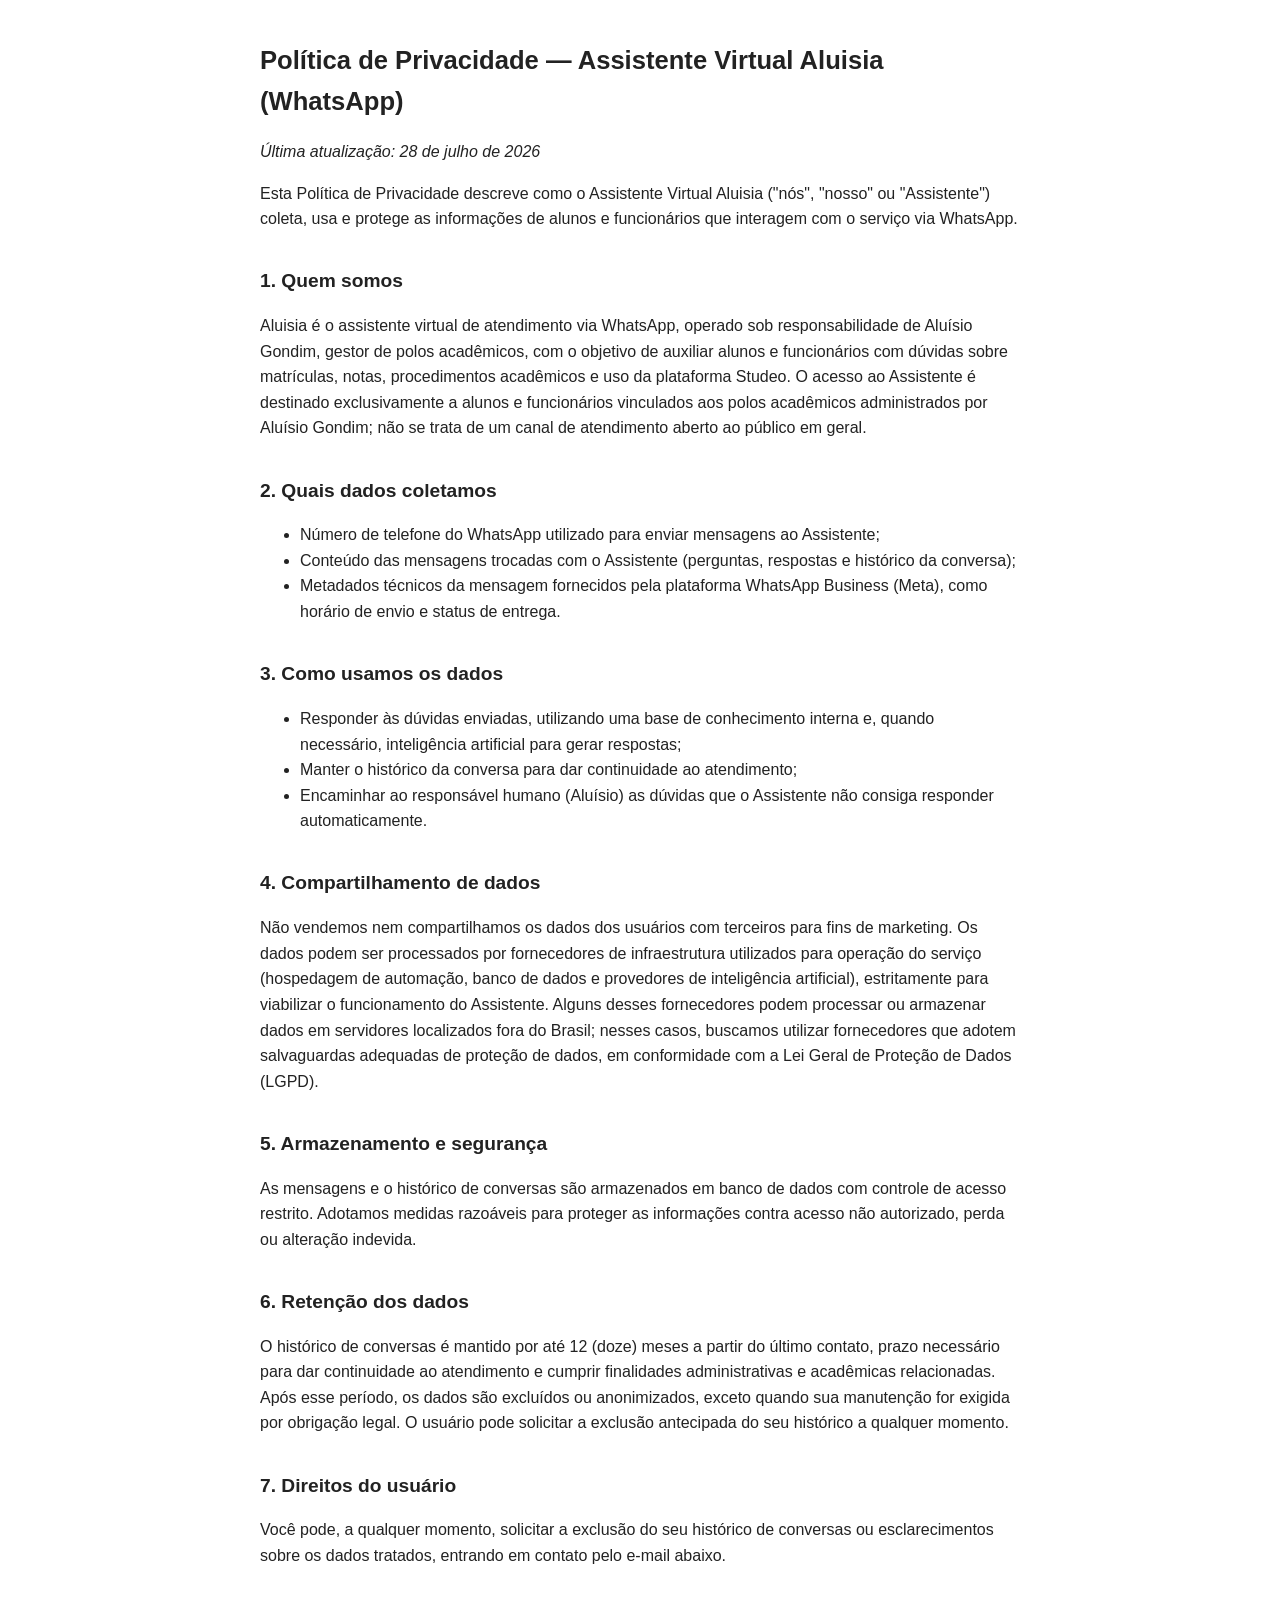
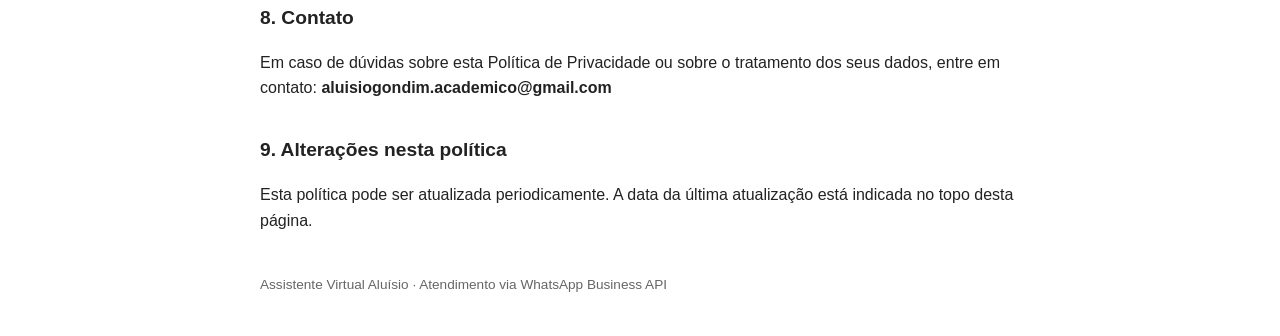
==== index.html @ 3ad3467e "Add files via upload" ====
<!DOCTYPE html>
<html lang="pt-BR">
<head>
<meta charset="UTF-8">
<title>Política de Privacidade - Assistente Aluisia</title>
<meta name="viewport" content="width=device-width, initial-scale=1.0">
<style>
body { font-family: Arial, Helvetica, sans-serif; max-width: 760px; margin: 40px auto; padding: 0 20px; line-height: 1.6; color: #222; }
h1 { font-size: 1.6em; }
h2 { font-size: 1.2em; margin-top: 1.8em; }
footer { margin-top: 3em; font-size: 0.85em; color: #666; }
</style>
</head>
<body>

<h1>Política de Privacidade — Assistente Virtual Aluisia (WhatsApp)</h1>
<p><em>Última atualização: 28 de julho de 2026</em></p>

<p>Esta Política de Privacidade descreve como o Assistente Virtual Aluisia ("nós", "nosso" ou "Assistente") coleta, usa e protege as informações de alunos e funcionários que interagem com o serviço via WhatsApp.</p>

<h2>1. Quem somos</h2>
<p>Aluisia é o assistente virtual de atendimento via WhatsApp, operado sob responsabilidade de Aluísio Gondim, gestor de polos acadêmicos, com o objetivo de auxiliar alunos e funcionários com dúvidas sobre matrículas, notas, procedimentos acadêmicos e uso da plataforma Studeo. O acesso ao Assistente é destinado exclusivamente a alunos e funcionários vinculados aos polos acadêmicos administrados por Aluísio Gondim; não se trata de um canal de atendimento aberto ao público em geral.</p>

<h2>2. Quais dados coletamos</h2>
<ul>
<li>Número de telefone do WhatsApp utilizado para enviar mensagens ao Assistente;</li>
<li>Conteúdo das mensagens trocadas com o Assistente (perguntas, respostas e histórico da conversa);</li>
<li>Metadados técnicos da mensagem fornecidos pela plataforma WhatsApp Business (Meta), como horário de envio e status de entrega.</li>
</ul>

<h2>3. Como usamos os dados</h2>
<ul>
<li>Responder às dúvidas enviadas, utilizando uma base de conhecimento interna e, quando necessário, inteligência artificial para gerar respostas;</li>
<li>Manter o histórico da conversa para dar continuidade ao atendimento;</li>
<li>Encaminhar ao responsável humano (Aluísio) as dúvidas que o Assistente não consiga responder automaticamente.</li>
</ul>

<h2>4. Compartilhamento de dados</h2>
<p>Não vendemos nem compartilhamos os dados dos usuários com terceiros para fins de marketing. Os dados podem ser processados por fornecedores de infraestrutura utilizados para operação do serviço (hospedagem de automação, banco de dados e provedores de inteligência artificial), estritamente para viabilizar o funcionamento do Assistente. Alguns desses fornecedores podem processar ou armazenar dados em servidores localizados fora do Brasil; nesses casos, buscamos utilizar fornecedores que adotem salvaguardas adequadas de proteção de dados, em conformidade com a Lei Geral de Proteção de Dados (LGPD).</p>

<h2>5. Armazenamento e segurança</h2>
<p>As mensagens e o histórico de conversas são armazenados em banco de dados com controle de acesso restrito. Adotamos medidas razoáveis para proteger as informações contra acesso não autorizado, perda ou alteração indevida.</p>

<h2>6. Retenção dos dados</h2>
<p>O histórico de conversas é mantido por até 12 (doze) meses a partir do último contato, prazo necessário para dar continuidade ao atendimento e cumprir finalidades administrativas e acadêmicas relacionadas. Após esse período, os dados são excluídos ou anonimizados, exceto quando sua manutenção for exigida por obrigação legal. O usuário pode solicitar a exclusão antecipada do seu histórico a qualquer momento.</p>

<h2>7. Direitos do usuário</h2>
<p>Você pode, a qualquer momento, solicitar a exclusão do seu histórico de conversas ou esclarecimentos sobre os dados tratados, entrando em contato pelo e-mail abaixo.</p>

<h2>8. Contato</h2>
<p>Em caso de dúvidas sobre esta Política de Privacidade ou sobre o tratamento dos seus dados, entre em contato: <strong>aluisiogondim.academico@gmail.com</strong></p>

<h2>9. Alterações nesta política</h2>
<p>Esta política pode ser atualizada periodicamente. A data da última atualização está indicada no topo desta página.</p>

<footer>
Assistente Virtual Aluísio &middot; Atendimento via WhatsApp Business API
</footer>

</body>
</html>
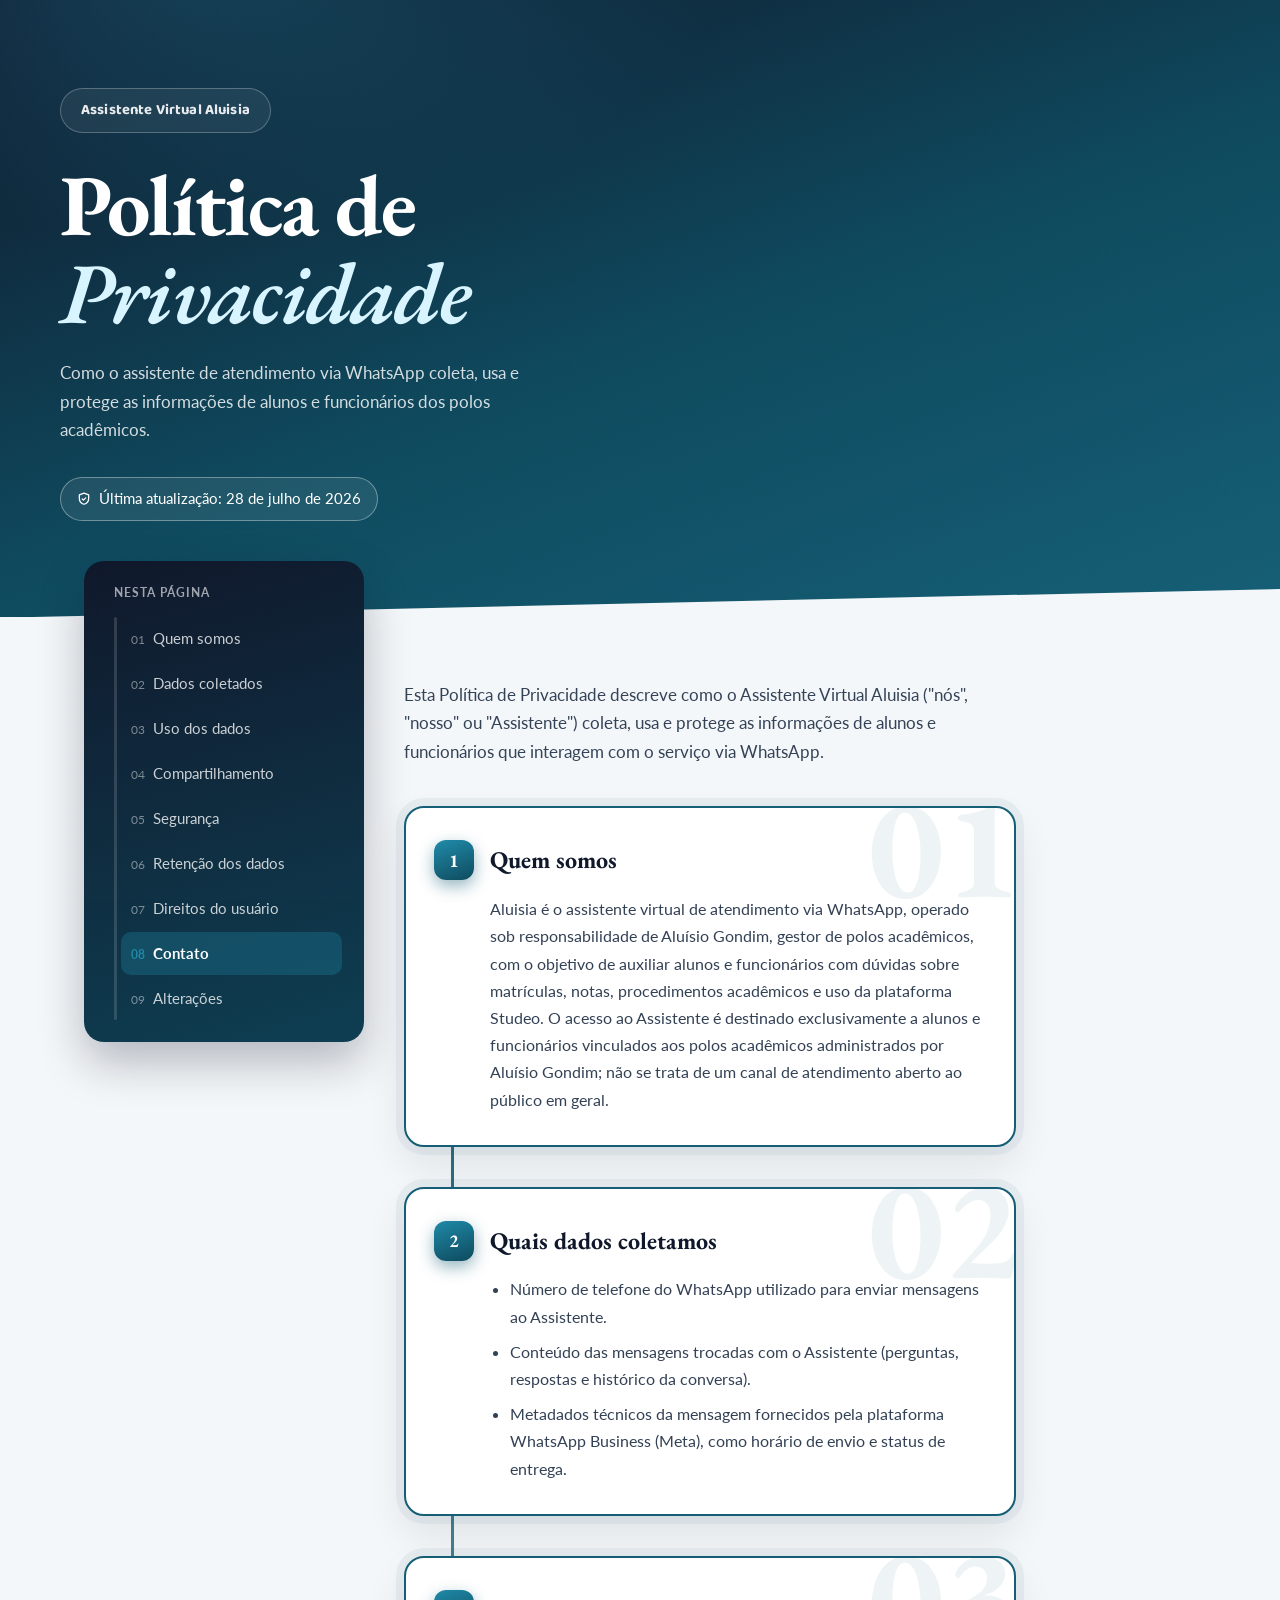
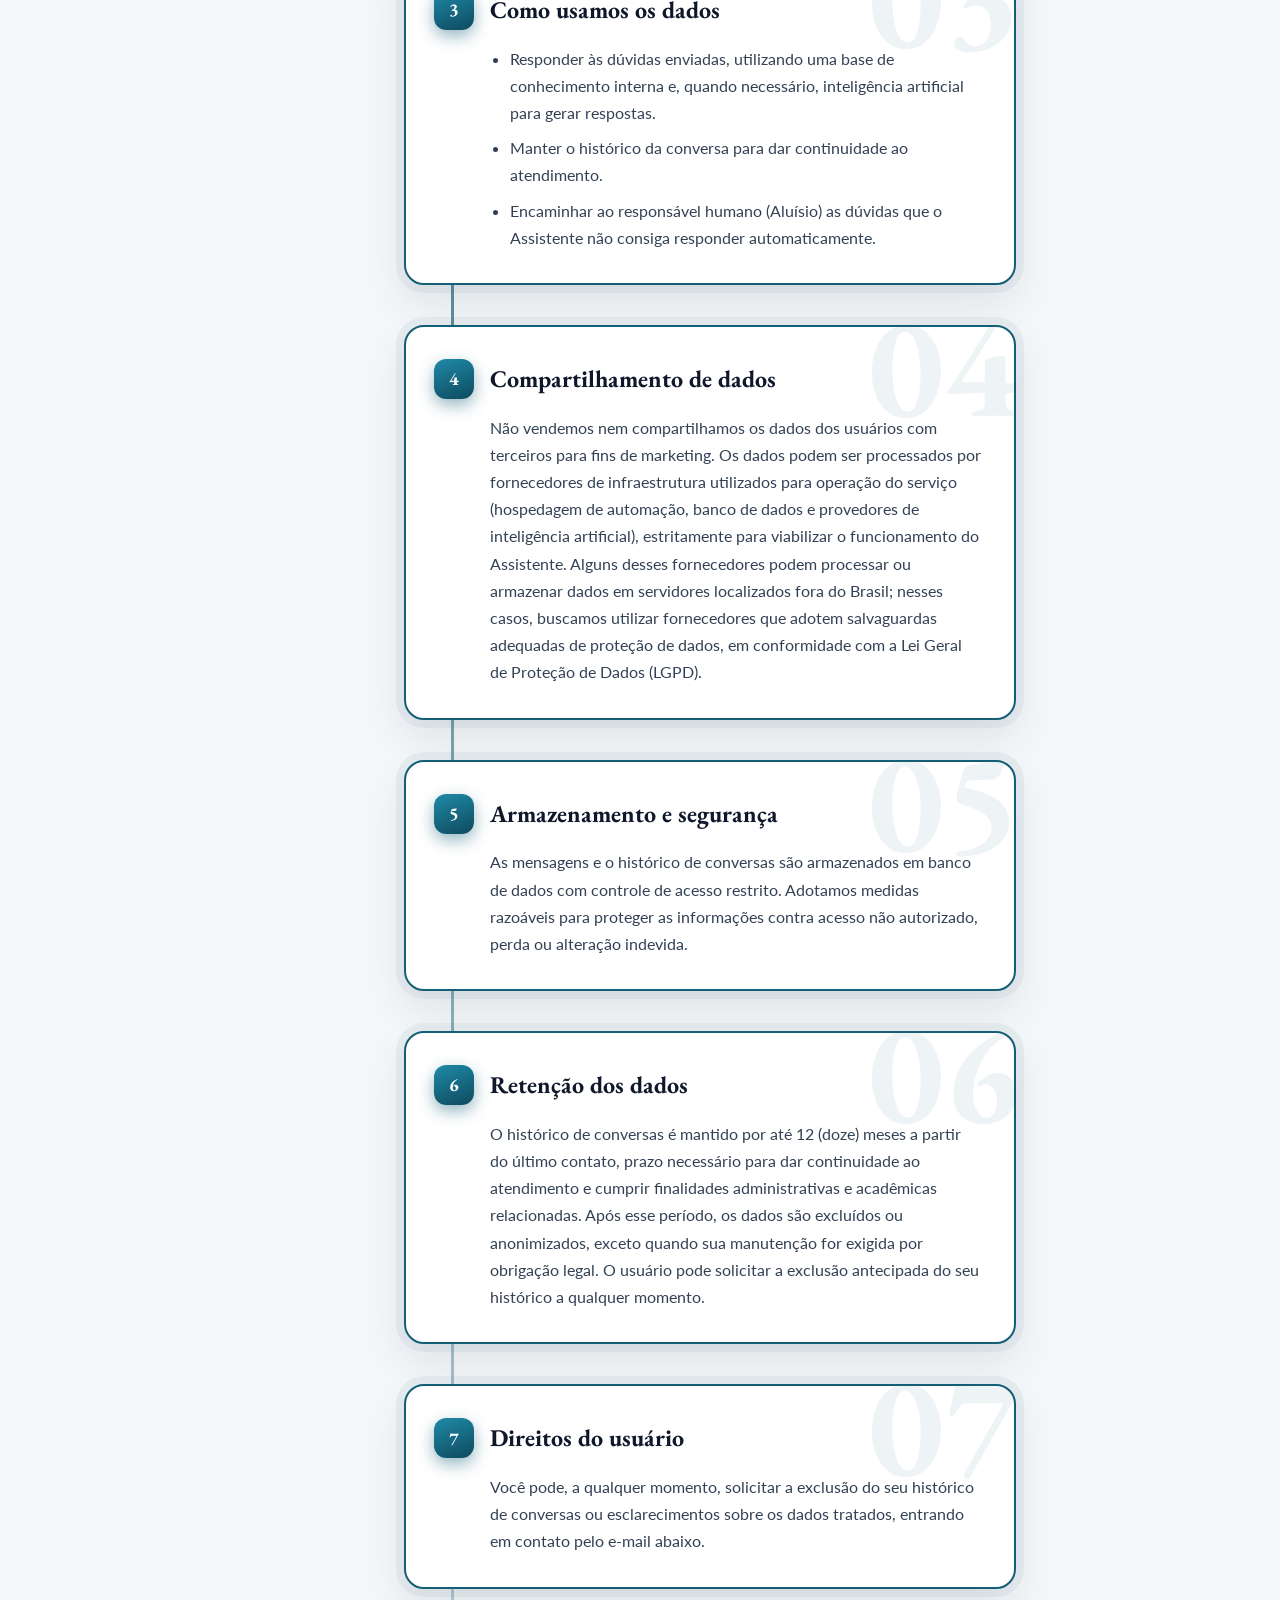
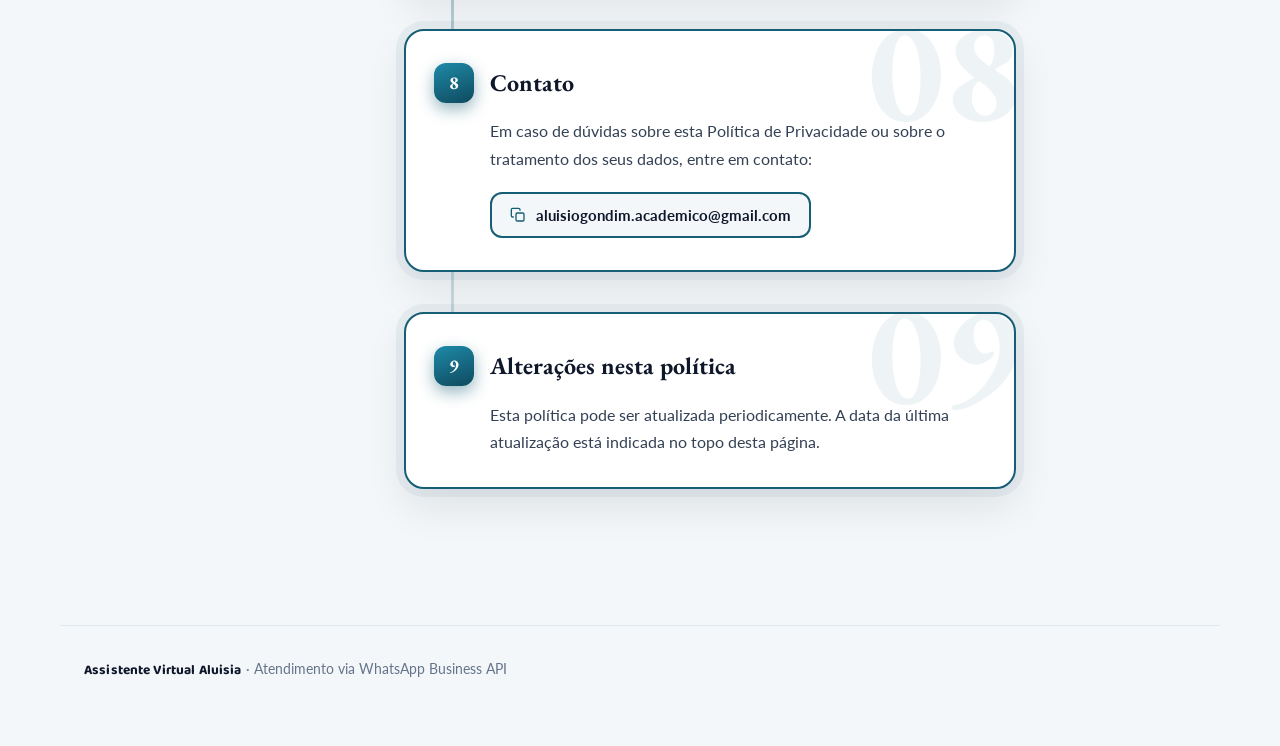
==== commit dd1a73fa: "Add files via upload" ====
--- a/index.html
+++ b/index.html
@@ -2,60 +2,727 @@
 <html lang="pt-BR">
 <head>
 <meta charset="UTF-8">
-<title>Política de Privacidade - Assistente Aluisia</title>
+<title>Política de Privacidade - Assistente Virtual Aluisia</title>
 <meta name="viewport" content="width=device-width, initial-scale=1.0">
+<meta name="description" content="Política de Privacidade do Assistente Virtual Aluisia, atendimento via WhatsApp para alunos e funcionários dos polos acadêmicos.">
+<link rel="preconnect" href="https://fonts.googleapis.com">
+<link rel="preconnect" href="https://fonts.gstatic.com" crossorigin>
+<link href="https://fonts.googleapis.com/css2?family=EB+Garamond:ital,wght@0,500;0,600;0,700;1,600&family=Lato:wght@400;700&family=Baloo+2:wght@600;700&display=swap" rel="stylesheet">
 <style>
-body { font-family: Arial, Helvetica, sans-serif; max-width: 760px; margin: 40px auto; padding: 0 20px; line-height: 1.6; color: #222; }
-h1 { font-size: 1.6em; }
-h2 { font-size: 1.2em; margin-top: 1.8em; }
-footer { margin-top: 3em; font-size: 0.85em; color: #666; }
+  :root {
+    --ink: #0f172a;
+    --ink-soft: #334155;
+    --muted: #64748b;
+    --ease-out: cubic-bezier(0.25, 1, 0.5, 1);
+    --bg: #f4f7f9;
+    --surface: #ffffff;
+    --line: #e2e8f0;
+    --accent: #155e75;
+    --accent-soft: #0e4a5e;
+    --accent-bright: #1f8aa8;
+    --accent-tint: color-mix(in srgb, var(--accent) 10%, transparent);
+    --radius: 12px;
+    --panel-radius: 20px;
+    --max-content: 68ch;
+  }
+
+  * { box-sizing: border-box; }
+  html { scroll-behavior: smooth; }
+
+  body {
+    margin: 0;
+    background: var(--bg);
+    color: var(--ink-soft);
+    font-family: 'Lato', Arial, Helvetica, sans-serif;
+    font-size: 16px;
+    line-height: 1.7;
+    -webkit-font-smoothing: antialiased;
+    overflow-wrap: break-word;
+    overflow-x: hidden;
+  }
+
+  img, picture, video, canvas, svg { display: block; max-width: 100%; }
+
+  a { color: var(--accent-bright); text-decoration-thickness: 1px; text-underline-offset: 2px; transition: color 150ms var(--ease-out); }
+  a:hover { color: var(--ink); }
+  a:focus-visible, button:focus-visible { outline: 2px solid var(--accent-bright); outline-offset: 2px; }
+
+  /* ---- Grain overlay (fixed, decorative) ---- */
+  body::before {
+    content: "";
+    position: fixed;
+    inset: 0;
+    z-index: 60;
+    pointer-events: none;
+    opacity: 0.05;
+    mix-blend-mode: overlay;
+    background-image: url("data:image/svg+xml,%3Csvg xmlns='http://www.w3.org/2000/svg' width='120' height='120'%3E%3Cfilter id='n'%3E%3CfeTurbulence type='fractalNoise' baseFrequency='0.9' numOctaves='2' stitchTiles='stitch'/%3E%3C/filter%3E%3Crect width='100%25' height='100%25' filter='url(%23n)'/%3E%3C/svg%3E");
+  }
+
+  /* ---- Hero header (drenched) ---- */
+
+  header.hero {
+    position: relative;
+    background:
+      radial-gradient(900px 500px at 15% -10%, color-mix(in srgb, var(--accent-bright) 35%, transparent), transparent 60%),
+      linear-gradient(160deg, var(--ink) 0%, var(--accent-soft) 55%, var(--accent) 100%);
+    color: white;
+    padding: 88px 24px 96px;
+    overflow: hidden;
+  }
+
+  header.hero::after {
+    content: "";
+    position: absolute;
+    left: 0; right: 0; bottom: -1px;
+    height: 48px;
+    background: var(--bg);
+    clip-path: polygon(0 100%, 100% 100%, 100% 40%, 0 100%);
+  }
+
+  .hero-inner { max-width: 1160px; margin: 0 auto; position: relative; z-index: 1; }
+
+  .eyebrow-row {
+    display: inline-flex;
+    align-items: center;
+    color: rgba(255,255,255,0.9);
+    font-size: 0.92rem;
+    margin-bottom: 28px;
+    padding: 9px 20px;
+    border: 1px solid rgba(255,255,255,0.25);
+    border-radius: 999px;
+    background: rgba(255,255,255,0.06);
+  }
+
+  .brand-name {
+    font-family: 'Baloo 2', 'Lato', sans-serif;
+    font-weight: 700;
+    letter-spacing: 0.01em;
+  }
+
+  h1 {
+    font-family: 'EB Garamond', Georgia, serif;
+    font-weight: 700;
+    font-size: clamp(2.6rem, 2rem + 5vw, 5.4rem);
+    line-height: 1.02;
+    letter-spacing: -0.02em;
+    color: white;
+    margin: 0 0 22px;
+    text-wrap: balance;
+    max-width: 16ch;
+  }
+  h1 em { font-style: italic; font-weight: 600; color: #d7f4ff; }
+
+  .hero-sub {
+    max-width: 46ch;
+    color: rgba(255,255,255,0.82);
+    font-size: 1.05rem;
+    margin: 0 0 32px;
+  }
+
+  .updated {
+    color: white;
+    font-size: 0.95rem;
+    margin: 0;
+    display: inline-flex;
+    align-items: center;
+    gap: 8px;
+    padding: 8px 16px;
+    border: 1px solid rgba(255,255,255,0.35);
+    border-radius: 999px;
+    background: rgba(255,255,255,0.08);
+  }
+
+  /* ---- Layout shell ---- */
+
+  .shell {
+    max-width: 1160px;
+    margin: 0 auto;
+    padding: 0 24px;
+    display: grid;
+    grid-template-columns: 280px minmax(0, 1fr);
+    gap: 40px;
+    align-items: start;
+  }
+
+  /* ---- TOC panel: dark, detached ---- */
+
+  nav.toc {
+    position: sticky;
+    top: 28px;
+    align-self: start;
+    margin-top: -56px;
+    border-radius: var(--panel-radius);
+    background: linear-gradient(165deg, var(--ink) 0%, var(--accent-soft) 130%);
+    padding: 22px;
+    box-shadow: 0 20px 45px rgba(15, 23, 42, 0.28);
+    z-index: 2;
+  }
+
+  nav.toc .toc-title {
+    font-size: 0.75rem;
+    letter-spacing: 0.08em;
+    color: rgba(255,255,255,0.6);
+    margin: 0 0 14px;
+    font-weight: 700;
+    padding: 0 8px;
+  }
+
+  nav.toc .toc-body { display: grid; grid-template-columns: auto 1fr; gap: 4px; }
+
+  nav.toc .progress-track {
+    position: relative;
+    margin-left: 8px;
+    width: 3px;
+    border-radius: 999px;
+    background: rgba(255,255,255,0.14);
+    overflow: hidden;
+  }
+  nav.toc .progress-fill {
+    position: absolute; top: 0; left: 0; width: 100%; height: 0%;
+    background: var(--accent-bright);
+    box-shadow: 0 0 12px var(--accent-bright);
+    border-radius: inherit;
+    transition: height 120ms linear;
+  }
+
+  nav.toc ol { list-style: none; margin: 0; padding: 0; display: flex; flex-direction: column; gap: 2px; }
+
+  nav.toc a {
+    display: flex; align-items: baseline; gap: 8px;
+    border-radius: 10px;
+    padding: 9px 10px;
+    color: rgba(255,255,255,0.78);
+    font-size: 0.92rem;
+    text-decoration: none;
+    transition: color 200ms var(--ease-out), background-color 200ms var(--ease-out);
+  }
+  nav.toc a .num { font-variant-numeric: tabular-nums; font-size: 0.75rem; color: rgba(255,255,255,0.45); min-width: 1.1em; }
+  nav.toc a:hover { color: white; background: rgba(255,255,255,0.08); }
+  nav.toc a:active { background: rgba(255,255,255,0.16); transition-duration: 80ms; }
+  nav.toc a.active { color: white; font-weight: 700; background: color-mix(in srgb, var(--accent-bright) 30%, transparent); }
+  nav.toc a.active .num { color: var(--accent-bright); }
+
+  details.toc-mobile { display: none; }
+
+  /* ---- Main content ---- */
+
+  main { max-width: var(--max-content); padding: 64px 0 96px; position: relative; }
+
+  .sections { position: relative; }
+
+  .sections::before {
+    content: "";
+    position: absolute;
+    left: 47px;
+    top: 0;
+    bottom: 40px;
+    width: 3px;
+    background: linear-gradient(var(--accent) 0%, color-mix(in srgb, var(--accent) 15%, transparent) 100%);
+    border-radius: 999px;
+  }
+
+  .intro { font-size: 1.05rem; color: var(--ink-soft); margin: 0 0 40px; }
+
+  section.card {
+    position: relative;
+    margin-bottom: 40px;
+    padding: 32px 32px 32px 84px;
+    border: 2px solid var(--accent);
+    border-radius: var(--panel-radius);
+    background: var(--surface);
+    box-shadow:
+      0 0 0 8px color-mix(in srgb, var(--accent) 6%, transparent),
+      0 18px 40px rgba(15, 23, 42, 0.09);
+    overflow: hidden;
+  }
+
+  section.card .ghost-num {
+    position: absolute;
+    right: -6px;
+    top: -34px;
+    font-family: 'EB Garamond', serif;
+    font-weight: 700;
+    font-size: 9rem;
+    line-height: 1;
+    color: color-mix(in srgb, var(--accent) 7%, transparent);
+    pointer-events: none;
+    user-select: none;
+  }
+
+  section.card .index {
+    position: absolute;
+    left: 28px;
+    top: 32px;
+    width: 40px;
+    height: 40px;
+    display: flex;
+    align-items: center;
+    justify-content: center;
+    border-radius: 12px;
+    background: linear-gradient(160deg, var(--accent-bright), var(--accent-soft));
+    color: white;
+    font-family: 'EB Garamond', serif;
+    font-weight: 700;
+    font-size: 1.15rem;
+    box-shadow: 0 6px 16px color-mix(in srgb, var(--accent) 45%, transparent);
+  }
+
+  h2 {
+    font-family: 'EB Garamond', Georgia, serif;
+    font-weight: 700;
+    font-size: 1.5rem;
+    color: var(--ink);
+    margin: 0 0 14px;
+    position: relative;
+  }
+
+  section.card p, section.card li { max-width: var(--max-content); position: relative; }
+  section.card p { margin: 0 0 14px; }
+  section.card p:last-child { margin-bottom: 0; }
+
+  ul.plain { margin: 0; padding-left: 20px; position: relative; }
+  ul.plain li { margin-bottom: 8px; }
+  ul.plain li:last-child { margin-bottom: 0; }
+
+  strong { color: var(--ink); }
+
+  .contact-box {
+    display: inline-flex;
+    align-items: center;
+    gap: 10px;
+    margin-top: 6px;
+    padding: 12px 18px;
+    background: var(--bg);
+    border: 2px solid var(--accent);
+    border-radius: var(--radius);
+    font-size: 0.95rem;
+    max-width: 100%;
+    overflow-wrap: anywhere;
+  }
+
+  .contact-box.copyable {
+    font-family: inherit;
+    color: var(--accent-soft);
+    cursor: pointer;
+    transition: background-color 150ms var(--ease-out), transform 120ms var(--ease-out), border-color 150ms var(--ease-out);
+  }
+  .contact-box.copyable svg { flex: none; color: var(--accent); }
+  .contact-box.copyable:hover { background: color-mix(in srgb, var(--accent) 8%, var(--bg)); border-color: var(--accent-bright); }
+  .contact-box.copyable:active { transform: scale(0.98); transition-duration: 80ms; }
+  .contact-box.copyable.copied { border-color: #16a34a; }
+  .contact-box.copyable.copied svg { color: #16a34a; }
+
+  /* ---- Toast ---- */
+
+  #toast {
+    position: fixed;
+    left: 50%;
+    bottom: 32px;
+    transform: translate(-50%, 16px);
+    z-index: 80;
+    display: flex;
+    align-items: center;
+    gap: 8px;
+    padding: 12px 18px;
+    border-radius: 999px;
+    background: var(--ink);
+    color: white;
+    font-size: 0.9rem;
+    box-shadow: 0 12px 28px rgba(15, 23, 42, 0.28);
+    opacity: 0;
+    pointer-events: none;
+    transition: opacity 220ms var(--ease-out), transform 220ms var(--ease-out);
+  }
+  #toast.visible { opacity: 1; transform: translate(-50%, 0); }
+  #toast svg { color: #4ade80; flex: none; }
+
+  @media (prefers-reduced-motion: reduce) {
+    #toast { transition: opacity 150ms linear; }
+  }
+
+  footer.site-footer {
+    max-width: 1160px;
+    margin: 0 auto;
+    padding: 32px 24px 64px;
+    color: var(--muted);
+    font-size: 0.85rem;
+    border-top: 1px solid var(--line);
+  }
+
+  /* ---- Back to top: bigger, with progress ring ---- */
+
+  #back-to-top-wrap {
+    position: fixed;
+    right: 24px;
+    bottom: 24px;
+    width: 64px;
+    height: 64px;
+    z-index: 70;
+    opacity: 0;
+    pointer-events: none;
+    transition: opacity 200ms var(--ease-out);
+  }
+  #back-to-top-wrap.visible { opacity: 1; pointer-events: auto; }
+
+  #back-to-top-wrap svg.ring { position: absolute; inset: 0; transform: rotate(-90deg); }
+  #back-to-top-wrap .ring-bg { fill: none; stroke: var(--line); stroke-width: 4; }
+  #back-to-top-wrap .ring-fg {
+    fill: none; stroke: var(--accent-bright); stroke-width: 4; stroke-linecap: round;
+    stroke-dasharray: 176; stroke-dashoffset: 176;
+    transition: stroke-dashoffset 120ms linear;
+  }
+
+  #back-to-top {
+    position: absolute;
+    inset: 8px;
+    border-radius: 50%;
+    background: rgba(255, 255, 255, 0.78);
+    backdrop-filter: blur(16px) saturate(160%);
+    -webkit-backdrop-filter: blur(16px) saturate(160%);
+    border: 1px solid rgba(255, 255, 255, 0.6);
+    box-shadow: 0 8px 24px rgba(15, 23, 42, 0.16);
+    color: var(--accent-soft);
+    cursor: pointer;
+    display: flex; align-items: center; justify-content: center;
+    transition: transform 120ms var(--ease-out), box-shadow 200ms var(--ease-out);
+  }
+  #back-to-top:hover { transform: translateY(-2px); box-shadow: 0 10px 28px rgba(15, 23, 42, 0.2); }
+  #back-to-top:active { transform: scale(0.92); transition-duration: 80ms; }
+
+  @media (prefers-reduced-transparency: reduce) {
+    #back-to-top { background: var(--surface); backdrop-filter: none; -webkit-backdrop-filter: none; border-color: var(--line); }
+  }
+
+  @media (prefers-reduced-motion: reduce) {
+    html { scroll-behavior: auto; }
+    #back-to-top-wrap, #back-to-top { transition: none; }
+    section.reveal { opacity: 1 !important; transform: none !important; filter: none !important; }
+    .progress-fill, .ring-fg { transition: none; }
+  }
+
+  @media (min-width: 601px) {
+    section.reveal {
+      opacity: 0;
+      transform: translateY(24px) scale(0.97);
+      filter: blur(6px);
+      transition: opacity 650ms var(--ease-out), transform 650ms var(--ease-out), filter 650ms var(--ease-out);
+    }
+    section.reveal.in-view { opacity: 1; transform: translateY(0) scale(1); filter: blur(0); }
+  }
+
+  @media (max-width: 900px) {
+    .shell { grid-template-columns: 1fr; gap: 0; }
+    nav.toc.desktop { display: none; }
+    .sections::before { left: 34px; }
+
+    details.toc-mobile {
+      display: block;
+      margin: -40px 0 28px;
+      position: relative;
+      z-index: 2;
+      border-radius: var(--panel-radius);
+      background: linear-gradient(165deg, var(--ink) 0%, var(--accent-soft) 130%);
+      box-shadow: 0 16px 36px rgba(15, 23, 42, 0.25);
+      padding: 4px 18px;
+      color: white;
+    }
+    details.toc-mobile summary {
+      cursor: pointer;
+      padding: 14px 0;
+      font-weight: 700;
+      font-size: 0.92rem;
+      color: white;
+    }
+    details.toc-mobile ol { list-style: none; margin: 0; padding: 0 0 14px; display: flex; flex-direction: column; gap: 2px; }
+    details.toc-mobile a { display: block; padding: 7px 0; color: rgba(255,255,255,0.8); text-decoration: none; font-size: 0.92rem; }
+    details.toc-mobile a:hover { color: white; }
+
+    section.card { padding: 26px 20px 26px 68px; }
+    section.card .index { left: 18px; top: 24px; width: 34px; height: 34px; }
+    section.card .ghost-num { font-size: 6rem; top: -20px; }
+  }
+
+  @media (max-width: 600px) {
+    header.hero { padding: 64px 20px 88px; }
+    h1 { font-size: 2.2rem; }
+  }
 </style>
 </head>
 <body>
 
-<h1>Política de Privacidade — Assistente Virtual Aluisia (WhatsApp)</h1>
-<p><em>Última atualização: 28 de julho de 2026</em></p>
-
-<p>Esta Política de Privacidade descreve como o Assistente Virtual Aluisia ("nós", "nosso" ou "Assistente") coleta, usa e protege as informações de alunos e funcionários que interagem com o serviço via WhatsApp.</p>
-
-<h2>1. Quem somos</h2>
-<p>Aluisia é o assistente virtual de atendimento via WhatsApp, operado sob responsabilidade de Aluísio Gondim, gestor de polos acadêmicos, com o objetivo de auxiliar alunos e funcionários com dúvidas sobre matrículas, notas, procedimentos acadêmicos e uso da plataforma Studeo. O acesso ao Assistente é destinado exclusivamente a alunos e funcionários vinculados aos polos acadêmicos administrados por Aluísio Gondim; não se trata de um canal de atendimento aberto ao público em geral.</p>
-
-<h2>2. Quais dados coletamos</h2>
-<ul>
-<li>Número de telefone do WhatsApp utilizado para enviar mensagens ao Assistente;</li>
-<li>Conteúdo das mensagens trocadas com o Assistente (perguntas, respostas e histórico da conversa);</li>
-<li>Metadados técnicos da mensagem fornecidos pela plataforma WhatsApp Business (Meta), como horário de envio e status de entrega.</li>
-</ul>
-
-<h2>3. Como usamos os dados</h2>
-<ul>
-<li>Responder às dúvidas enviadas, utilizando uma base de conhecimento interna e, quando necessário, inteligência artificial para gerar respostas;</li>
-<li>Manter o histórico da conversa para dar continuidade ao atendimento;</li>
-<li>Encaminhar ao responsável humano (Aluísio) as dúvidas que o Assistente não consiga responder automaticamente.</li>
-</ul>
-
-<h2>4. Compartilhamento de dados</h2>
-<p>Não vendemos nem compartilhamos os dados dos usuários com terceiros para fins de marketing. Os dados podem ser processados por fornecedores de infraestrutura utilizados para operação do serviço (hospedagem de automação, banco de dados e provedores de inteligência artificial), estritamente para viabilizar o funcionamento do Assistente. Alguns desses fornecedores podem processar ou armazenar dados em servidores localizados fora do Brasil; nesses casos, buscamos utilizar fornecedores que adotem salvaguardas adequadas de proteção de dados, em conformidade com a Lei Geral de Proteção de Dados (LGPD).</p>
-
-<h2>5. Armazenamento e segurança</h2>
-<p>As mensagens e o histórico de conversas são armazenados em banco de dados com controle de acesso restrito. Adotamos medidas razoáveis para proteger as informações contra acesso não autorizado, perda ou alteração indevida.</p>
-
-<h2>6. Retenção dos dados</h2>
-<p>O histórico de conversas é mantido por até 12 (doze) meses a partir do último contato, prazo necessário para dar continuidade ao atendimento e cumprir finalidades administrativas e acadêmicas relacionadas. Após esse período, os dados são excluídos ou anonimizados, exceto quando sua manutenção for exigida por obrigação legal. O usuário pode solicitar a exclusão antecipada do seu histórico a qualquer momento.</p>
-
-<h2>7. Direitos do usuário</h2>
-<p>Você pode, a qualquer momento, solicitar a exclusão do seu histórico de conversas ou esclarecimentos sobre os dados tratados, entrando em contato pelo e-mail abaixo.</p>
-
-<h2>8. Contato</h2>
-<p>Em caso de dúvidas sobre esta Política de Privacidade ou sobre o tratamento dos seus dados, entre em contato: <strong>aluisiogondim.academico@gmail.com</strong></p>
-
-<h2>9. Alterações nesta política</h2>
-<p>Esta política pode ser atualizada periodicamente. A data da última atualização está indicada no topo desta página.</p>
-
-<footer>
-Assistente Virtual Aluísio &middot; Atendimento via WhatsApp Business API
+<header class="hero">
+  <div class="hero-inner">
+    <span class="eyebrow-row"><span class="brand-name">Assistente Virtual Aluisia</span></span>
+    <h1>Política de <em>Privacidade</em></h1>
+    <p class="hero-sub">Como o assistente de atendimento via WhatsApp coleta, usa e protege as informações de alunos e funcionários dos polos acadêmicos.</p>
+    <p class="updated">
+      <svg width="14" height="14" viewBox="0 0 24 24" fill="none" stroke="currentColor" stroke-width="2.2" stroke-linecap="round" stroke-linejoin="round" aria-hidden="true">
+        <path d="M12 2l8 3v6c0 5-3.4 8.7-8 10-4.6-1.3-8-5-8-10V5l8-3z"></path>
+        <path d="M9 12l2 2 4-4"></path>
+      </svg>
+      Última atualização: 28 de julho de 2026
+    </p>
+  </div>
+</header>
+
+<div class="shell">
+  <nav class="toc desktop" aria-label="Sumário">
+    <p class="toc-title">NESTA PÁGINA</p>
+    <div class="toc-body">
+      <div class="progress-track"><div class="progress-fill" id="toc-progress"></div></div>
+      <ol>
+        <li><a href="#quem-somos"><span class="num">01</span> Quem somos</a></li>
+        <li><a href="#dados-coletados"><span class="num">02</span> Dados coletados</a></li>
+        <li><a href="#uso-dos-dados"><span class="num">03</span> Uso dos dados</a></li>
+        <li><a href="#compartilhamento"><span class="num">04</span> Compartilhamento</a></li>
+        <li><a href="#seguranca"><span class="num">05</span> Segurança</a></li>
+        <li><a href="#retencao"><span class="num">06</span> Retenção dos dados</a></li>
+        <li><a href="#direitos"><span class="num">07</span> Direitos do usuário</a></li>
+        <li><a href="#contato"><span class="num">08</span> Contato</a></li>
+        <li><a href="#alteracoes"><span class="num">09</span> Alterações</a></li>
+      </ol>
+    </div>
+  </nav>
+
+  <main>
+    <details class="toc-mobile">
+      <summary>Sumário desta página</summary>
+      <ol>
+        <li><a href="#quem-somos">01 &middot; Quem somos</a></li>
+        <li><a href="#dados-coletados">02 &middot; Dados coletados</a></li>
+        <li><a href="#uso-dos-dados">03 &middot; Uso dos dados</a></li>
+        <li><a href="#compartilhamento">04 &middot; Compartilhamento</a></li>
+        <li><a href="#seguranca">05 &middot; Segurança</a></li>
+        <li><a href="#retencao">06 &middot; Retenção dos dados</a></li>
+        <li><a href="#direitos">07 &middot; Direitos do usuário</a></li>
+        <li><a href="#contato">08 &middot; Contato</a></li>
+        <li><a href="#alteracoes">09 &middot; Alterações</a></li>
+      </ol>
+    </details>
+
+    <p class="intro">Esta Política de Privacidade descreve como o Assistente Virtual Aluisia ("nós", "nosso" ou "Assistente") coleta, usa e protege as informações de alunos e funcionários que interagem com o serviço via WhatsApp.</p>
+
+    <div class="sections">
+    <section id="quem-somos" class="reveal card">
+      <span class="ghost-num" aria-hidden="true">01</span>
+      <span class="index" aria-hidden="true">1</span>
+      <h2>Quem somos</h2>
+      <p>Aluisia é o assistente virtual de atendimento via WhatsApp, operado sob responsabilidade de Aluísio Gondim, gestor de polos acadêmicos, com o objetivo de auxiliar alunos e funcionários com dúvidas sobre matrículas, notas, procedimentos acadêmicos e uso da plataforma Studeo. O acesso ao Assistente é destinado exclusivamente a alunos e funcionários vinculados aos polos acadêmicos administrados por Aluísio Gondim; não se trata de um canal de atendimento aberto ao público em geral.</p>
+    </section>
+
+    <section id="dados-coletados" class="reveal card">
+      <span class="ghost-num" aria-hidden="true">02</span>
+      <span class="index" aria-hidden="true">2</span>
+      <h2>Quais dados coletamos</h2>
+      <ul class="plain">
+        <li>Número de telefone do WhatsApp utilizado para enviar mensagens ao Assistente.</li>
+        <li>Conteúdo das mensagens trocadas com o Assistente (perguntas, respostas e histórico da conversa).</li>
+        <li>Metadados técnicos da mensagem fornecidos pela plataforma WhatsApp Business (Meta), como horário de envio e status de entrega.</li>
+      </ul>
+    </section>
+
+    <section id="uso-dos-dados" class="reveal card">
+      <span class="ghost-num" aria-hidden="true">03</span>
+      <span class="index" aria-hidden="true">3</span>
+      <h2>Como usamos os dados</h2>
+      <ul class="plain">
+        <li>Responder às dúvidas enviadas, utilizando uma base de conhecimento interna e, quando necessário, inteligência artificial para gerar respostas.</li>
+        <li>Manter o histórico da conversa para dar continuidade ao atendimento.</li>
+        <li>Encaminhar ao responsável humano (Aluísio) as dúvidas que o Assistente não consiga responder automaticamente.</li>
+      </ul>
+    </section>
+
+    <section id="compartilhamento" class="reveal card">
+      <span class="ghost-num" aria-hidden="true">04</span>
+      <span class="index" aria-hidden="true">4</span>
+      <h2>Compartilhamento de dados</h2>
+      <p>Não vendemos nem compartilhamos os dados dos usuários com terceiros para fins de marketing. Os dados podem ser processados por fornecedores de infraestrutura utilizados para operação do serviço (hospedagem de automação, banco de dados e provedores de inteligência artificial), estritamente para viabilizar o funcionamento do Assistente. Alguns desses fornecedores podem processar ou armazenar dados em servidores localizados fora do Brasil; nesses casos, buscamos utilizar fornecedores que adotem salvaguardas adequadas de proteção de dados, em conformidade com a Lei Geral de Proteção de Dados (LGPD).</p>
+    </section>
+
+    <section id="seguranca" class="reveal card">
+      <span class="ghost-num" aria-hidden="true">05</span>
+      <span class="index" aria-hidden="true">5</span>
+      <h2>Armazenamento e segurança</h2>
+      <p>As mensagens e o histórico de conversas são armazenados em banco de dados com controle de acesso restrito. Adotamos medidas razoáveis para proteger as informações contra acesso não autorizado, perda ou alteração indevida.</p>
+    </section>
+
+    <section id="retencao" class="reveal card">
+      <span class="ghost-num" aria-hidden="true">06</span>
+      <span class="index" aria-hidden="true">6</span>
+      <h2>Retenção dos dados</h2>
+      <p>O histórico de conversas é mantido por até 12 (doze) meses a partir do último contato, prazo necessário para dar continuidade ao atendimento e cumprir finalidades administrativas e acadêmicas relacionadas. Após esse período, os dados são excluídos ou anonimizados, exceto quando sua manutenção for exigida por obrigação legal. O usuário pode solicitar a exclusão antecipada do seu histórico a qualquer momento.</p>
+    </section>
+
+    <section id="direitos" class="reveal card">
+      <span class="ghost-num" aria-hidden="true">07</span>
+      <span class="index" aria-hidden="true">7</span>
+      <h2>Direitos do usuário</h2>
+      <p>Você pode, a qualquer momento, solicitar a exclusão do seu histórico de conversas ou esclarecimentos sobre os dados tratados, entrando em contato pelo e-mail abaixo.</p>
+    </section>
+
+    <section id="contato" class="reveal card">
+      <span class="ghost-num" aria-hidden="true">08</span>
+      <span class="index" aria-hidden="true">8</span>
+      <h2>Contato</h2>
+      <p>Em caso de dúvidas sobre esta Política de Privacidade ou sobre o tratamento dos seus dados, entre em contato:</p>
+      <button type="button" class="contact-box copyable" id="copy-email" aria-label="Copiar endereço de e-mail">
+        <svg width="16" height="16" viewBox="0 0 24 24" fill="none" stroke="currentColor" stroke-width="2" stroke-linecap="round" stroke-linejoin="round" aria-hidden="true">
+          <rect x="9" y="9" width="12" height="12" rx="2"></rect>
+          <path d="M5 15H4a2 2 0 0 1-2-2V4a2 2 0 0 1 2-2h9a2 2 0 0 1 2 2v1"></path>
+        </svg>
+        <strong>aluisiogondim.academico@gmail.com</strong>
+      </button>
+    </section>
+
+    <section id="alteracoes" class="reveal card">
+      <span class="ghost-num" aria-hidden="true">09</span>
+      <span class="index" aria-hidden="true">9</span>
+      <h2>Alterações nesta política</h2>
+      <p>Esta política pode ser atualizada periodicamente. A data da última atualização está indicada no topo desta página.</p>
+    </section>
+    </div>
+  </main>
+</div>
+
+<footer class="site-footer">
+  <span class="brand-name" style="color: var(--ink);">Assistente Virtual Aluisia</span> &middot; Atendimento via WhatsApp Business API
 </footer>
+
+<div id="toast" role="status" aria-live="polite">
+  <svg width="16" height="16" viewBox="0 0 24 24" fill="none" stroke="currentColor" stroke-width="2.4" stroke-linecap="round" stroke-linejoin="round" aria-hidden="true">
+    <path d="M20 6L9 17l-5-5"></path>
+  </svg>
+  <span id="toast-text">E-mail copiado!</span>
+</div>
+
+<div id="back-to-top-wrap">
+  <svg class="ring" width="64" height="64" viewBox="0 0 64 64">
+    <circle class="ring-bg" cx="32" cy="32" r="28"></circle>
+    <circle class="ring-fg" id="ring-fg" cx="32" cy="32" r="28"></circle>
+  </svg>
+  <button id="back-to-top" aria-label="Voltar ao topo">
+    <svg width="18" height="18" viewBox="0 0 24 24" fill="none" stroke="currentColor" stroke-width="2" stroke-linecap="round" stroke-linejoin="round" aria-hidden="true">
+      <path d="M12 19V5"></path>
+      <path d="M5 12l7-7 7 7"></path>
+    </svg>
+  </button>
+</div>
+
+<script>
+  (function () {
+    var wrap = document.getElementById('back-to-top-wrap');
+    var backBtn = document.getElementById('back-to-top');
+    var ringFg = document.getElementById('ring-fg');
+    var progressFill = document.getElementById('toc-progress');
+    var CIRC = 2 * Math.PI * 28;
+
+    var update = function () {
+      var docEl = document.documentElement;
+      var scrollable = docEl.scrollHeight - docEl.clientHeight;
+      var pct = scrollable > 0 ? (docEl.scrollTop / scrollable) * 100 : 0;
+      pct = Math.min(100, Math.max(0, pct));
+
+      if (progressFill) progressFill.style.height = pct + '%';
+      if (ringFg) ringFg.style.strokeDashoffset = CIRC - (CIRC * pct) / 100;
+
+      if (window.scrollY > 480) {
+        wrap.classList.add('visible');
+      } else {
+        wrap.classList.remove('visible');
+      }
+    };
+
+    window.addEventListener('scroll', update, { passive: true });
+    update();
+
+    backBtn.addEventListener('click', function () {
+      window.scrollTo({ top: 0, behavior: 'smooth' });
+    });
+
+    var copyBtn = document.getElementById('copy-email');
+    var toast = document.getElementById('toast');
+    var toastText = document.getElementById('toast-text');
+    var toastTimer = null;
+
+    var showToast = function (message) {
+      toastText.textContent = message;
+      toast.classList.add('visible');
+      clearTimeout(toastTimer);
+      toastTimer = setTimeout(function () {
+        toast.classList.remove('visible');
+      }, 2200);
+    };
+
+    if (copyBtn) {
+      copyBtn.addEventListener('click', function () {
+        var email = 'aluisiogondim.academico@gmail.com';
+        var onSuccess = function () {
+          copyBtn.classList.add('copied');
+          showToast('E-mail copiado!');
+          setTimeout(function () { copyBtn.classList.remove('copied'); }, 1500);
+        };
+        var onError = function () {
+          showToast('Não foi possível copiar. E-mail: ' + email);
+        };
+
+        if (navigator.clipboard && navigator.clipboard.writeText) {
+          navigator.clipboard.writeText(email).then(onSuccess, onError);
+        } else {
+          var tempInput = document.createElement('textarea');
+          tempInput.value = email;
+          tempInput.style.position = 'fixed';
+          tempInput.style.opacity = '0';
+          document.body.appendChild(tempInput);
+          tempInput.select();
+          try {
+            document.execCommand('copy');
+            onSuccess();
+          } catch (e) {
+            onError();
+          }
+          document.body.removeChild(tempInput);
+        }
+      });
+    }
+
+    var prefersReduced = window.matchMedia('(prefers-reduced-motion: reduce)').matches;
+    var sections = document.querySelectorAll('section.reveal');
+    if (!prefersReduced && 'IntersectionObserver' in window) {
+      var io = new IntersectionObserver(function (entries) {
+        entries.forEach(function (entry) {
+          if (entry.isIntersecting) {
+            entry.target.classList.add('in-view');
+            io.unobserve(entry.target);
+          }
+        });
+      }, { threshold: 0.15 });
+      sections.forEach(function (s) { io.observe(s); });
+    } else {
+      sections.forEach(function (s) { s.classList.add('in-view'); });
+    }
+
+    var tocLinks = document.querySelectorAll('nav.toc a');
+    var byId = {};
+    tocLinks.forEach(function (a) {
+      var id = a.getAttribute('href').slice(1);
+      byId[id] = a;
+    });
+    if ('IntersectionObserver' in window) {
+      var navIo = new IntersectionObserver(function (entries) {
+        entries.forEach(function (entry) {
+          var link = byId[entry.target.id];
+          if (!link) return;
+          if (entry.isIntersecting) {
+            tocLinks.forEach(function (a) { a.classList.remove('active'); });
+            link.classList.add('active');
+          }
+        });
+      }, { rootMargin: '-20% 0px -70% 0px' });
+      sections.forEach(function (s) { navIo.observe(s); });
+    }
+  })();
+</script>
 
 </body>
 </html>
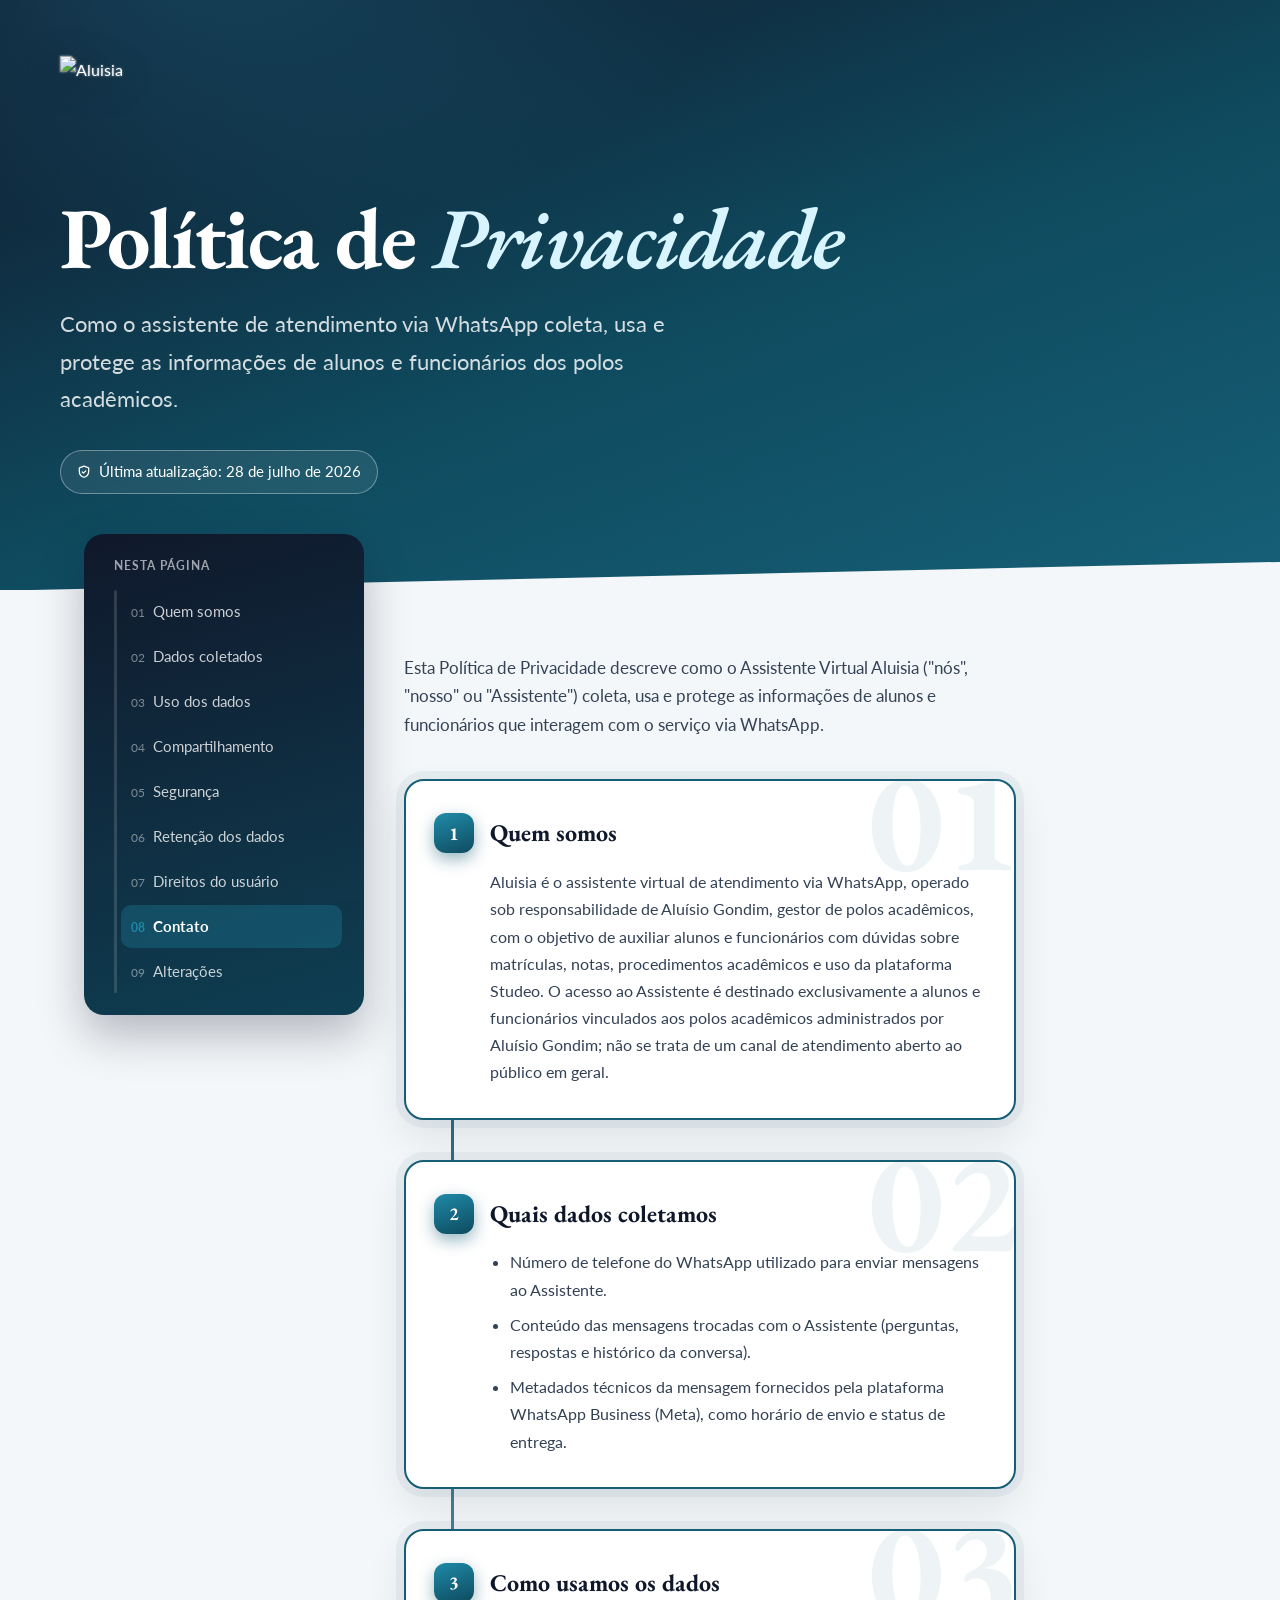
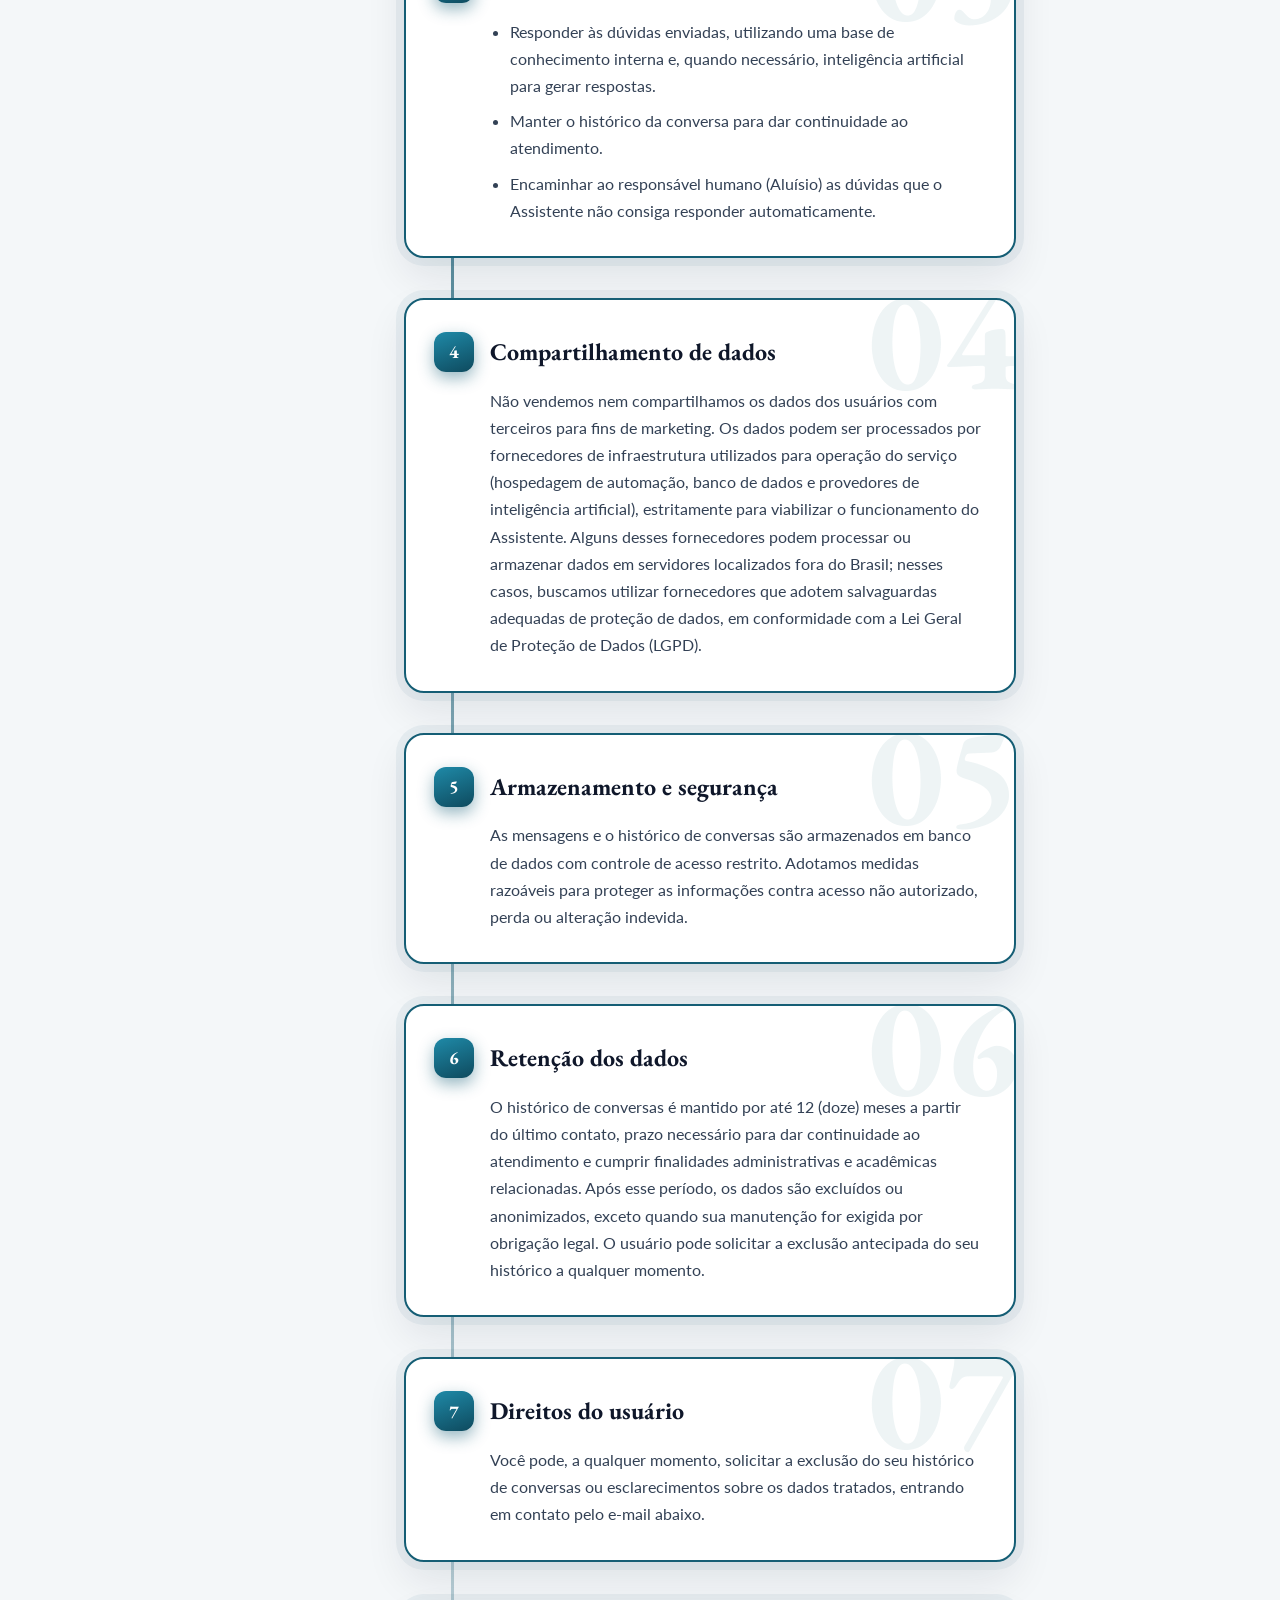
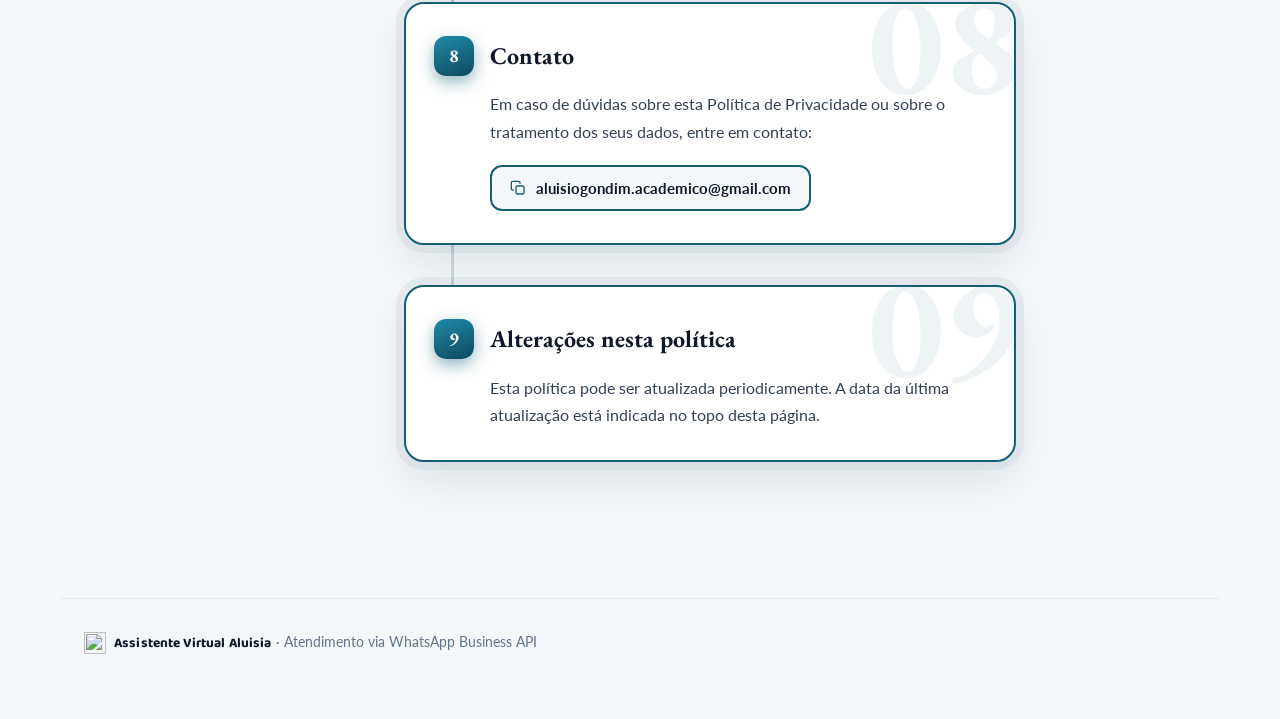
==== commit d1507b98: "update" ====
--- a/index.html
+++ b/index.html
@@ -5,6 +5,7 @@
 <title>Política de Privacidade - Assistente Virtual Aluisia</title>
 <meta name="viewport" content="width=device-width, initial-scale=1.0">
 <meta name="description" content="Política de Privacidade do Assistente Virtual Aluisia, atendimento via WhatsApp para alunos e funcionários dos polos acadêmicos.">
+<link rel="icon" type="image/svg+xml" href="logo.svg">
 <link rel="preconnect" href="https://fonts.googleapis.com">
 <link rel="preconnect" href="https://fonts.gstatic.com" crossorigin>
 <link href="https://fonts.googleapis.com/css2?family=EB+Garamond:ital,wght@0,500;0,600;0,700;1,600&family=Lato:wght@400;700&family=Baloo+2:wght@600;700&display=swap" rel="stylesheet">
@@ -67,7 +68,7 @@
       radial-gradient(900px 500px at 15% -10%, color-mix(in srgb, var(--accent-bright) 35%, transparent), transparent 60%),
       linear-gradient(160deg, var(--ink) 0%, var(--accent-soft) 55%, var(--accent) 100%);
     color: white;
-    padding: 88px 24px 96px;
+    padding: 56px 24px 96px;
     overflow: hidden;
   }
 
@@ -82,16 +83,15 @@
 
   .hero-inner { max-width: 1160px; margin: 0 auto; position: relative; z-index: 1; }
 
-  .eyebrow-row {
-    display: inline-flex;
-    align-items: center;
-    color: rgba(255,255,255,0.9);
-    font-size: 0.92rem;
-    margin-bottom: 28px;
-    padding: 9px 20px;
-    border: 1px solid rgba(255,255,255,0.25);
-    border-radius: 999px;
-    background: rgba(255,255,255,0.06);
+  .brand-mark {
+    display: block;
+    margin: 0 0 60px;
+  }
+  .brand-mark img {
+    width: clamp(180px, 18vw, 280px);
+    height: auto;
+    display: block;
+    filter: drop-shadow(0 0 1px rgba(255,255,255,0.55)) drop-shadow(0 6px 18px rgba(0,0,0,0.35));
   }
 
   .brand-name {
@@ -100,24 +100,32 @@
     letter-spacing: 0.01em;
   }
 
+  .footer-brand {
+    display: inline-flex;
+    align-items: center;
+    gap: 8px;
+    vertical-align: middle;
+  }
+  .footer-brand img { width: 22px; height: 22px; display: block; flex: none; }
+
   h1 {
     font-family: 'EB Garamond', Georgia, serif;
     font-weight: 700;
     font-size: clamp(2.6rem, 2rem + 5vw, 5.4rem);
-    line-height: 1.02;
+    line-height: 1.05;
     letter-spacing: -0.02em;
     color: white;
     margin: 0 0 22px;
-    text-wrap: balance;
-    max-width: 16ch;
+    white-space: nowrap;
+    max-width: none;
   }
   h1 em { font-style: italic; font-weight: 600; color: #d7f4ff; }
 
   .hero-sub {
-    max-width: 46ch;
+    max-width: 52ch;
+    margin: 0 0 32px;
     color: rgba(255,255,255,0.82);
-    font-size: 1.05rem;
-    margin: 0 0 32px;
+    font-size: clamp(1.05rem, 0.9rem + 0.6vw, 1.4rem);
   }
 
   .updated {
@@ -444,8 +452,10 @@
   }
 
   @media (max-width: 600px) {
-    header.hero { padding: 64px 20px 88px; }
-    h1 { font-size: 2.2rem; }
+    header.hero { padding: 56px 20px 88px; }
+    h1 { font-size: 1.7rem; white-space: normal; }
+    .hero-sub { max-width: none; }
+    .brand-mark { margin-bottom: 20px; }
   }
 </style>
 </head>
@@ -453,7 +463,7 @@
 
 <header class="hero">
   <div class="hero-inner">
-    <span class="eyebrow-row"><span class="brand-name">Assistente Virtual Aluisia</span></span>
+    <span class="brand-mark"><img src="logotipo.svg" alt="Aluisia" width="340" height="113"></span>
     <h1>Política de <em>Privacidade</em></h1>
     <p class="hero-sub">Como o assistente de atendimento via WhatsApp coleta, usa e protege as informações de alunos e funcionários dos polos acadêmicos.</p>
     <p class="updated">
@@ -586,7 +596,7 @@
 </div>
 
 <footer class="site-footer">
-  <span class="brand-name" style="color: var(--ink);">Assistente Virtual Aluisia</span> &middot; Atendimento via WhatsApp Business API
+  <span class="footer-brand"><img src="logo.svg" alt="" width="22" height="22"><span class="brand-name" style="color: var(--ink);">Assistente Virtual Aluisia</span></span> &middot; Atendimento via WhatsApp Business API
 </footer>
 
 <div id="toast" role="status" aria-live="polite">
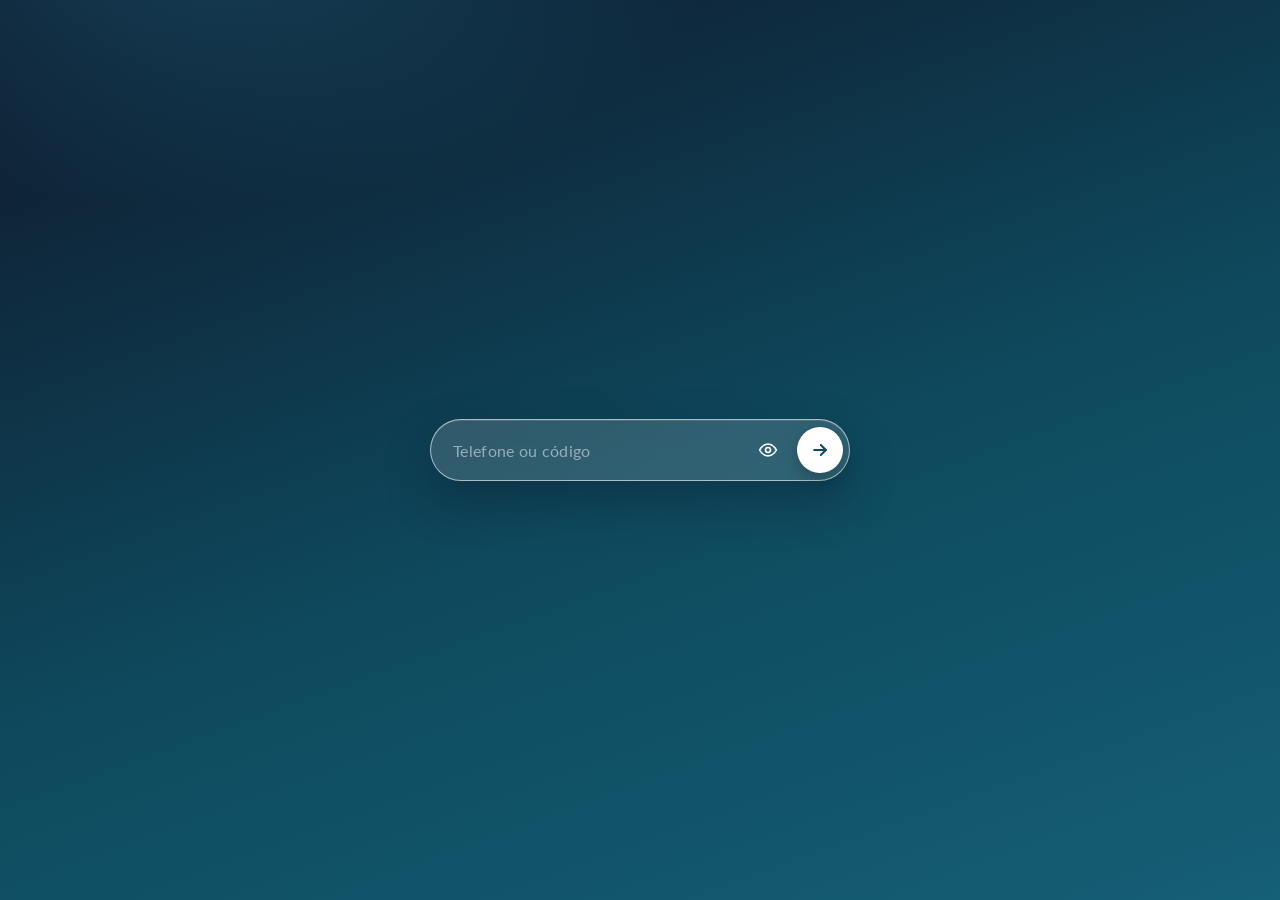
==== commit 67480f5e: "big update" ====
--- a/index.html
+++ b/index.html
@@ -2,737 +2,88 @@
 <html lang="pt-BR">
 <head>
 <meta charset="UTF-8">
-<title>Política de Privacidade - Assistente Virtual Aluisia</title>
-<meta name="viewport" content="width=device-width, initial-scale=1.0">
-<meta name="description" content="Política de Privacidade do Assistente Virtual Aluisia, atendimento via WhatsApp para alunos e funcionários dos polos acadêmicos.">
+<title>Aluisia · Painel</title>
+<meta name="viewport" content="width=device-width, initial-scale=1.0, viewport-fit=cover">
+<meta name="robots" content="noindex, nofollow">
+<meta name="description" content="Painel de administração da Aluisia, assistente virtual de atendimento via WhatsApp.">
+<meta name="theme-color" content="#0f172a">
+<meta name="apple-mobile-web-app-capable" content="yes">
+<meta name="mobile-web-app-capable" content="yes">
+<meta name="apple-mobile-web-app-status-bar-style" content="black-translucent">
+<meta name="apple-mobile-web-app-title" content="Aluisia">
+<meta name="referrer" content="no-referrer">
+<link rel="manifest" href="manifest.webmanifest">
 <link rel="icon" type="image/svg+xml" href="logo.svg">
+<link rel="icon" type="image/png" sizes="64x64" href="img/favicon-64.png">
+<link rel="apple-touch-icon" href="img/apple-touch-icon.png">
 <link rel="preconnect" href="https://fonts.googleapis.com">
 <link rel="preconnect" href="https://fonts.gstatic.com" crossorigin>
+<link rel="preconnect" href="https://aluisiogondim.app.n8n.cloud" crossorigin>
 <link href="https://fonts.googleapis.com/css2?family=EB+Garamond:ital,wght@0,500;0,600;0,700;1,600&family=Lato:wght@400;700&family=Baloo+2:wght@600;700&display=swap" rel="stylesheet">
-<style>
-  :root {
-    --ink: #0f172a;
-    --ink-soft: #334155;
-    --muted: #64748b;
-    --ease-out: cubic-bezier(0.25, 1, 0.5, 1);
-    --bg: #f4f7f9;
-    --surface: #ffffff;
-    --line: #e2e8f0;
-    --accent: #155e75;
-    --accent-soft: #0e4a5e;
-    --accent-bright: #1f8aa8;
-    --accent-tint: color-mix(in srgb, var(--accent) 10%, transparent);
-    --radius: 12px;
-    --panel-radius: 20px;
-    --max-content: 68ch;
-  }
-
-  * { box-sizing: border-box; }
-  html { scroll-behavior: smooth; }
-
-  body {
-    margin: 0;
-    background: var(--bg);
-    color: var(--ink-soft);
-    font-family: 'Lato', Arial, Helvetica, sans-serif;
-    font-size: 16px;
-    line-height: 1.7;
-    -webkit-font-smoothing: antialiased;
-    overflow-wrap: break-word;
-    overflow-x: hidden;
-  }
-
-  img, picture, video, canvas, svg { display: block; max-width: 100%; }
-
-  a { color: var(--accent-bright); text-decoration-thickness: 1px; text-underline-offset: 2px; transition: color 150ms var(--ease-out); }
-  a:hover { color: var(--ink); }
-  a:focus-visible, button:focus-visible { outline: 2px solid var(--accent-bright); outline-offset: 2px; }
-
-  /* ---- Grain overlay (fixed, decorative) ---- */
-  body::before {
-    content: "";
-    position: fixed;
-    inset: 0;
-    z-index: 60;
-    pointer-events: none;
-    opacity: 0.05;
-    mix-blend-mode: overlay;
-    background-image: url("data:image/svg+xml,%3Csvg xmlns='http://www.w3.org/2000/svg' width='120' height='120'%3E%3Cfilter id='n'%3E%3CfeTurbulence type='fractalNoise' baseFrequency='0.9' numOctaves='2' stitchTiles='stitch'/%3E%3C/filter%3E%3Crect width='100%25' height='100%25' filter='url(%23n)'/%3E%3C/svg%3E");
-  }
-
-  /* ---- Hero header (drenched) ---- */
-
-  header.hero {
-    position: relative;
-    background:
-      radial-gradient(900px 500px at 15% -10%, color-mix(in srgb, var(--accent-bright) 35%, transparent), transparent 60%),
-      linear-gradient(160deg, var(--ink) 0%, var(--accent-soft) 55%, var(--accent) 100%);
-    color: white;
-    padding: 56px 24px 96px;
-    overflow: hidden;
-  }
-
-  header.hero::after {
-    content: "";
-    position: absolute;
-    left: 0; right: 0; bottom: -1px;
-    height: 48px;
-    background: var(--bg);
-    clip-path: polygon(0 100%, 100% 100%, 100% 40%, 0 100%);
-  }
-
-  .hero-inner { max-width: 1160px; margin: 0 auto; position: relative; z-index: 1; }
-
-  .brand-mark {
-    display: block;
-    margin: 0 0 60px;
-  }
-  .brand-mark img {
-    width: clamp(180px, 18vw, 280px);
-    height: auto;
-    display: block;
-    filter: drop-shadow(0 0 1px rgba(255,255,255,0.55)) drop-shadow(0 6px 18px rgba(0,0,0,0.35));
-  }
-
-  .brand-name {
-    font-family: 'Baloo 2', 'Lato', sans-serif;
-    font-weight: 700;
-    letter-spacing: 0.01em;
-  }
-
-  .footer-brand {
-    display: inline-flex;
-    align-items: center;
-    gap: 8px;
-    vertical-align: middle;
-  }
-  .footer-brand img { width: 22px; height: 22px; display: block; flex: none; }
-
-  h1 {
-    font-family: 'EB Garamond', Georgia, serif;
-    font-weight: 700;
-    font-size: clamp(2.6rem, 2rem + 5vw, 5.4rem);
-    line-height: 1.05;
-    letter-spacing: -0.02em;
-    color: white;
-    margin: 0 0 22px;
-    white-space: nowrap;
-    max-width: none;
-  }
-  h1 em { font-style: italic; font-weight: 600; color: #d7f4ff; }
-
-  .hero-sub {
-    max-width: 52ch;
-    margin: 0 0 32px;
-    color: rgba(255,255,255,0.82);
-    font-size: clamp(1.05rem, 0.9rem + 0.6vw, 1.4rem);
-  }
-
-  .updated {
-    color: white;
-    font-size: 0.95rem;
-    margin: 0;
-    display: inline-flex;
-    align-items: center;
-    gap: 8px;
-    padding: 8px 16px;
-    border: 1px solid rgba(255,255,255,0.35);
-    border-radius: 999px;
-    background: rgba(255,255,255,0.08);
-  }
-
-  /* ---- Layout shell ---- */
-
-  .shell {
-    max-width: 1160px;
-    margin: 0 auto;
-    padding: 0 24px;
-    display: grid;
-    grid-template-columns: 280px minmax(0, 1fr);
-    gap: 40px;
-    align-items: start;
-  }
-
-  /* ---- TOC panel: dark, detached ---- */
-
-  nav.toc {
-    position: sticky;
-    top: 28px;
-    align-self: start;
-    margin-top: -56px;
-    border-radius: var(--panel-radius);
-    background: linear-gradient(165deg, var(--ink) 0%, var(--accent-soft) 130%);
-    padding: 22px;
-    box-shadow: 0 20px 45px rgba(15, 23, 42, 0.28);
-    z-index: 2;
-  }
-
-  nav.toc .toc-title {
-    font-size: 0.75rem;
-    letter-spacing: 0.08em;
-    color: rgba(255,255,255,0.6);
-    margin: 0 0 14px;
-    font-weight: 700;
-    padding: 0 8px;
-  }
-
-  nav.toc .toc-body { display: grid; grid-template-columns: auto 1fr; gap: 4px; }
-
-  nav.toc .progress-track {
-    position: relative;
-    margin-left: 8px;
-    width: 3px;
-    border-radius: 999px;
-    background: rgba(255,255,255,0.14);
-    overflow: hidden;
-  }
-  nav.toc .progress-fill {
-    position: absolute; top: 0; left: 0; width: 100%; height: 0%;
-    background: var(--accent-bright);
-    box-shadow: 0 0 12px var(--accent-bright);
-    border-radius: inherit;
-    transition: height 120ms linear;
-  }
-
-  nav.toc ol { list-style: none; margin: 0; padding: 0; display: flex; flex-direction: column; gap: 2px; }
-
-  nav.toc a {
-    display: flex; align-items: baseline; gap: 8px;
-    border-radius: 10px;
-    padding: 9px 10px;
-    color: rgba(255,255,255,0.78);
-    font-size: 0.92rem;
-    text-decoration: none;
-    transition: color 200ms var(--ease-out), background-color 200ms var(--ease-out);
-  }
-  nav.toc a .num { font-variant-numeric: tabular-nums; font-size: 0.75rem; color: rgba(255,255,255,0.45); min-width: 1.1em; }
-  nav.toc a:hover { color: white; background: rgba(255,255,255,0.08); }
-  nav.toc a:active { background: rgba(255,255,255,0.16); transition-duration: 80ms; }
-  nav.toc a.active { color: white; font-weight: 700; background: color-mix(in srgb, var(--accent-bright) 30%, transparent); }
-  nav.toc a.active .num { color: var(--accent-bright); }
-
-  details.toc-mobile { display: none; }
-
-  /* ---- Main content ---- */
-
-  main { max-width: var(--max-content); padding: 64px 0 96px; position: relative; }
-
-  .sections { position: relative; }
-
-  .sections::before {
-    content: "";
-    position: absolute;
-    left: 47px;
-    top: 0;
-    bottom: 40px;
-    width: 3px;
-    background: linear-gradient(var(--accent) 0%, color-mix(in srgb, var(--accent) 15%, transparent) 100%);
-    border-radius: 999px;
-  }
-
-  .intro { font-size: 1.05rem; color: var(--ink-soft); margin: 0 0 40px; }
-
-  section.card {
-    position: relative;
-    margin-bottom: 40px;
-    padding: 32px 32px 32px 84px;
-    border: 2px solid var(--accent);
-    border-radius: var(--panel-radius);
-    background: var(--surface);
-    box-shadow:
-      0 0 0 8px color-mix(in srgb, var(--accent) 6%, transparent),
-      0 18px 40px rgba(15, 23, 42, 0.09);
-    overflow: hidden;
-  }
-
-  section.card .ghost-num {
-    position: absolute;
-    right: -6px;
-    top: -34px;
-    font-family: 'EB Garamond', serif;
-    font-weight: 700;
-    font-size: 9rem;
-    line-height: 1;
-    color: color-mix(in srgb, var(--accent) 7%, transparent);
-    pointer-events: none;
-    user-select: none;
-  }
-
-  section.card .index {
-    position: absolute;
-    left: 28px;
-    top: 32px;
-    width: 40px;
-    height: 40px;
-    display: flex;
-    align-items: center;
-    justify-content: center;
-    border-radius: 12px;
-    background: linear-gradient(160deg, var(--accent-bright), var(--accent-soft));
-    color: white;
-    font-family: 'EB Garamond', serif;
-    font-weight: 700;
-    font-size: 1.15rem;
-    box-shadow: 0 6px 16px color-mix(in srgb, var(--accent) 45%, transparent);
-  }
-
-  h2 {
-    font-family: 'EB Garamond', Georgia, serif;
-    font-weight: 700;
-    font-size: 1.5rem;
-    color: var(--ink);
-    margin: 0 0 14px;
-    position: relative;
-  }
-
-  section.card p, section.card li { max-width: var(--max-content); position: relative; }
-  section.card p { margin: 0 0 14px; }
-  section.card p:last-child { margin-bottom: 0; }
-
-  ul.plain { margin: 0; padding-left: 20px; position: relative; }
-  ul.plain li { margin-bottom: 8px; }
-  ul.plain li:last-child { margin-bottom: 0; }
-
-  strong { color: var(--ink); }
-
-  .contact-box {
-    display: inline-flex;
-    align-items: center;
-    gap: 10px;
-    margin-top: 6px;
-    padding: 12px 18px;
-    background: var(--bg);
-    border: 2px solid var(--accent);
-    border-radius: var(--radius);
-    font-size: 0.95rem;
-    max-width: 100%;
-    overflow-wrap: anywhere;
-  }
-
-  .contact-box.copyable {
-    font-family: inherit;
-    color: var(--accent-soft);
-    cursor: pointer;
-    transition: background-color 150ms var(--ease-out), transform 120ms var(--ease-out), border-color 150ms var(--ease-out);
-  }
-  .contact-box.copyable svg { flex: none; color: var(--accent); }
-  .contact-box.copyable:hover { background: color-mix(in srgb, var(--accent) 8%, var(--bg)); border-color: var(--accent-bright); }
-  .contact-box.copyable:active { transform: scale(0.98); transition-duration: 80ms; }
-  .contact-box.copyable.copied { border-color: #16a34a; }
-  .contact-box.copyable.copied svg { color: #16a34a; }
-
-  /* ---- Toast ---- */
-
-  #toast {
-    position: fixed;
-    left: 50%;
-    bottom: 32px;
-    transform: translate(-50%, 16px);
-    z-index: 80;
-    display: flex;
-    align-items: center;
-    gap: 8px;
-    padding: 12px 18px;
-    border-radius: 999px;
-    background: var(--ink);
-    color: white;
-    font-size: 0.9rem;
-    box-shadow: 0 12px 28px rgba(15, 23, 42, 0.28);
-    opacity: 0;
-    pointer-events: none;
-    transition: opacity 220ms var(--ease-out), transform 220ms var(--ease-out);
-  }
-  #toast.visible { opacity: 1; transform: translate(-50%, 0); }
-  #toast svg { color: #4ade80; flex: none; }
-
-  @media (prefers-reduced-motion: reduce) {
-    #toast { transition: opacity 150ms linear; }
-  }
-
-  footer.site-footer {
-    max-width: 1160px;
-    margin: 0 auto;
-    padding: 32px 24px 64px;
-    color: var(--muted);
-    font-size: 0.85rem;
-    border-top: 1px solid var(--line);
-  }
-
-  /* ---- Back to top: bigger, with progress ring ---- */
-
-  #back-to-top-wrap {
-    position: fixed;
-    right: 24px;
-    bottom: 24px;
-    width: 64px;
-    height: 64px;
-    z-index: 70;
-    opacity: 0;
-    pointer-events: none;
-    transition: opacity 200ms var(--ease-out);
-  }
-  #back-to-top-wrap.visible { opacity: 1; pointer-events: auto; }
-
-  #back-to-top-wrap svg.ring { position: absolute; inset: 0; transform: rotate(-90deg); }
-  #back-to-top-wrap .ring-bg { fill: none; stroke: var(--line); stroke-width: 4; }
-  #back-to-top-wrap .ring-fg {
-    fill: none; stroke: var(--accent-bright); stroke-width: 4; stroke-linecap: round;
-    stroke-dasharray: 176; stroke-dashoffset: 176;
-    transition: stroke-dashoffset 120ms linear;
-  }
-
-  #back-to-top {
-    position: absolute;
-    inset: 8px;
-    border-radius: 50%;
-    background: rgba(255, 255, 255, 0.78);
-    backdrop-filter: blur(16px) saturate(160%);
-    -webkit-backdrop-filter: blur(16px) saturate(160%);
-    border: 1px solid rgba(255, 255, 255, 0.6);
-    box-shadow: 0 8px 24px rgba(15, 23, 42, 0.16);
-    color: var(--accent-soft);
-    cursor: pointer;
-    display: flex; align-items: center; justify-content: center;
-    transition: transform 120ms var(--ease-out), box-shadow 200ms var(--ease-out);
-  }
-  #back-to-top:hover { transform: translateY(-2px); box-shadow: 0 10px 28px rgba(15, 23, 42, 0.2); }
-  #back-to-top:active { transform: scale(0.92); transition-duration: 80ms; }
-
-  @media (prefers-reduced-transparency: reduce) {
-    #back-to-top { background: var(--surface); backdrop-filter: none; -webkit-backdrop-filter: none; border-color: var(--line); }
-  }
-
-  @media (prefers-reduced-motion: reduce) {
-    html { scroll-behavior: auto; }
-    #back-to-top-wrap, #back-to-top { transition: none; }
-    section.reveal { opacity: 1 !important; transform: none !important; filter: none !important; }
-    .progress-fill, .ring-fg { transition: none; }
-  }
-
-  @media (min-width: 601px) {
-    section.reveal {
-      opacity: 0;
-      transform: translateY(24px) scale(0.97);
-      filter: blur(6px);
-      transition: opacity 650ms var(--ease-out), transform 650ms var(--ease-out), filter 650ms var(--ease-out);
-    }
-    section.reveal.in-view { opacity: 1; transform: translateY(0) scale(1); filter: blur(0); }
-  }
-
-  @media (max-width: 900px) {
-    .shell { grid-template-columns: 1fr; gap: 0; }
-    nav.toc.desktop { display: none; }
-    .sections::before { left: 34px; }
-
-    details.toc-mobile {
-      display: block;
-      margin: -40px 0 28px;
-      position: relative;
-      z-index: 2;
-      border-radius: var(--panel-radius);
-      background: linear-gradient(165deg, var(--ink) 0%, var(--accent-soft) 130%);
-      box-shadow: 0 16px 36px rgba(15, 23, 42, 0.25);
-      padding: 4px 18px;
-      color: white;
-    }
-    details.toc-mobile summary {
-      cursor: pointer;
-      padding: 14px 0;
-      font-weight: 700;
-      font-size: 0.92rem;
-      color: white;
-    }
-    details.toc-mobile ol { list-style: none; margin: 0; padding: 0 0 14px; display: flex; flex-direction: column; gap: 2px; }
-    details.toc-mobile a { display: block; padding: 7px 0; color: rgba(255,255,255,0.8); text-decoration: none; font-size: 0.92rem; }
-    details.toc-mobile a:hover { color: white; }
-
-    section.card { padding: 26px 20px 26px 68px; }
-    section.card .index { left: 18px; top: 24px; width: 34px; height: 34px; }
-    section.card .ghost-num { font-size: 6rem; top: -20px; }
-  }
-
-  @media (max-width: 600px) {
-    header.hero { padding: 56px 20px 88px; }
-    h1 { font-size: 1.7rem; white-space: normal; }
-    .hero-sub { max-width: none; }
-    .brand-mark { margin-bottom: 20px; }
-  }
-</style>
+<link rel="stylesheet" href="assets/style.css?v=1">
 </head>
 <body>
 
-<header class="hero">
-  <div class="hero-inner">
-    <span class="brand-mark"><img src="logotipo.svg" alt="Aluisia" width="340" height="113"></span>
-    <h1>Política de <em>Privacidade</em></h1>
-    <p class="hero-sub">Como o assistente de atendimento via WhatsApp coleta, usa e protege as informações de alunos e funcionários dos polos acadêmicos.</p>
-    <p class="updated">
-      <svg width="14" height="14" viewBox="0 0 24 24" fill="none" stroke="currentColor" stroke-width="2.2" stroke-linecap="round" stroke-linejoin="round" aria-hidden="true">
-        <path d="M12 2l8 3v6c0 5-3.4 8.7-8 10-4.6-1.3-8-5-8-10V5l8-3z"></path>
-        <path d="M9 12l2 2 4-4"></path>
-      </svg>
-      Última atualização: 28 de julho de 2026
-    </p>
-  </div>
-</header>
-
-<div class="shell">
-  <nav class="toc desktop" aria-label="Sumário">
-    <p class="toc-title">NESTA PÁGINA</p>
-    <div class="toc-body">
-      <div class="progress-track"><div class="progress-fill" id="toc-progress"></div></div>
-      <ol>
-        <li><a href="#quem-somos"><span class="num">01</span> Quem somos</a></li>
-        <li><a href="#dados-coletados"><span class="num">02</span> Dados coletados</a></li>
-        <li><a href="#uso-dos-dados"><span class="num">03</span> Uso dos dados</a></li>
-        <li><a href="#compartilhamento"><span class="num">04</span> Compartilhamento</a></li>
-        <li><a href="#seguranca"><span class="num">05</span> Segurança</a></li>
-        <li><a href="#retencao"><span class="num">06</span> Retenção dos dados</a></li>
-        <li><a href="#direitos"><span class="num">07</span> Direitos do usuário</a></li>
-        <li><a href="#contato"><span class="num">08</span> Contato</a></li>
-        <li><a href="#alteracoes"><span class="num">09</span> Alterações</a></li>
-      </ol>
+<div id="gate">
+  <form class="gate-form" id="gate-form" autocomplete="off" novalidate>
+    <label for="gate-input" class="sr-only" id="gate-label">Telefone ou código</label>
+    <div class="gate-field">
+      <input id="gate-input" class="mascarado" type="text" inputmode="numeric" autocomplete="off" autocorrect="off" autocapitalize="off" spellcheck="false" maxlength="20" placeholder="Telefone ou código" aria-describedby="gate-status">
+      <button type="button" class="gate-btn" id="gate-olho" aria-label="Mostrar números" aria-pressed="false">
+        <svg id="olho-aberto" width="20" height="20" viewBox="0 0 24 24" fill="none" stroke="currentColor" stroke-width="2" stroke-linecap="round" stroke-linejoin="round" aria-hidden="true"><path d="M2 12s3.5-7 10-7 10 7 10 7-3.5 7-10 7S2 12 2 12z"/><circle cx="12" cy="12" r="3"/></svg>
+        <svg id="olho-fechado" hidden width="20" height="20" viewBox="0 0 24 24" fill="none" stroke="currentColor" stroke-width="2" stroke-linecap="round" stroke-linejoin="round" aria-hidden="true"><path d="M17.94 17.94A10.07 10.07 0 0 1 12 19c-6.5 0-10-7-10-7a18.5 18.5 0 0 1 5.06-5.94M9.9 4.24A9.12 9.12 0 0 1 12 4c6.5 0 10 7 10 7a18.5 18.5 0 0 1-2.16 3.19M1 1l22 22"/><path d="M14.12 14.12a3 3 0 1 1-4.24-4.24"/></svg>
+      </button>
+      <button type="submit" class="gate-btn go" id="gate-go" aria-label="Continuar">
+        <svg width="20" height="20" viewBox="0 0 24 24" fill="none" stroke="currentColor" stroke-width="2.4" stroke-linecap="round" stroke-linejoin="round" aria-hidden="true"><path d="M5 12h14"/><path d="M13 6l6 6-6 6"/></svg>
+      </button>
     </div>
-  </nav>
-
-  <main>
-    <details class="toc-mobile">
-      <summary>Sumário desta página</summary>
-      <ol>
-        <li><a href="#quem-somos">01 &middot; Quem somos</a></li>
-        <li><a href="#dados-coletados">02 &middot; Dados coletados</a></li>
-        <li><a href="#uso-dos-dados">03 &middot; Uso dos dados</a></li>
-        <li><a href="#compartilhamento">04 &middot; Compartilhamento</a></li>
-        <li><a href="#seguranca">05 &middot; Segurança</a></li>
-        <li><a href="#retencao">06 &middot; Retenção dos dados</a></li>
-        <li><a href="#direitos">07 &middot; Direitos do usuário</a></li>
-        <li><a href="#contato">08 &middot; Contato</a></li>
-        <li><a href="#alteracoes">09 &middot; Alterações</a></li>
-      </ol>
-    </details>
-
-    <p class="intro">Esta Política de Privacidade descreve como o Assistente Virtual Aluisia ("nós", "nosso" ou "Assistente") coleta, usa e protege as informações de alunos e funcionários que interagem com o serviço via WhatsApp.</p>
-
-    <div class="sections">
-    <section id="quem-somos" class="reveal card">
-      <span class="ghost-num" aria-hidden="true">01</span>
-      <span class="index" aria-hidden="true">1</span>
-      <h2>Quem somos</h2>
-      <p>Aluisia é o assistente virtual de atendimento via WhatsApp, operado sob responsabilidade de Aluísio Gondim, gestor de polos acadêmicos, com o objetivo de auxiliar alunos e funcionários com dúvidas sobre matrículas, notas, procedimentos acadêmicos e uso da plataforma Studeo. O acesso ao Assistente é destinado exclusivamente a alunos e funcionários vinculados aos polos acadêmicos administrados por Aluísio Gondim; não se trata de um canal de atendimento aberto ao público em geral.</p>
-    </section>
-
-    <section id="dados-coletados" class="reveal card">
-      <span class="ghost-num" aria-hidden="true">02</span>
-      <span class="index" aria-hidden="true">2</span>
-      <h2>Quais dados coletamos</h2>
-      <ul class="plain">
-        <li>Número de telefone do WhatsApp utilizado para enviar mensagens ao Assistente.</li>
-        <li>Conteúdo das mensagens trocadas com o Assistente (perguntas, respostas e histórico da conversa).</li>
-        <li>Metadados técnicos da mensagem fornecidos pela plataforma WhatsApp Business (Meta), como horário de envio e status de entrega.</li>
-      </ul>
-    </section>
-
-    <section id="uso-dos-dados" class="reveal card">
-      <span class="ghost-num" aria-hidden="true">03</span>
-      <span class="index" aria-hidden="true">3</span>
-      <h2>Como usamos os dados</h2>
-      <ul class="plain">
-        <li>Responder às dúvidas enviadas, utilizando uma base de conhecimento interna e, quando necessário, inteligência artificial para gerar respostas.</li>
-        <li>Manter o histórico da conversa para dar continuidade ao atendimento.</li>
-        <li>Encaminhar ao responsável humano (Aluísio) as dúvidas que o Assistente não consiga responder automaticamente.</li>
-      </ul>
-    </section>
-
-    <section id="compartilhamento" class="reveal card">
-      <span class="ghost-num" aria-hidden="true">04</span>
-      <span class="index" aria-hidden="true">4</span>
-      <h2>Compartilhamento de dados</h2>
-      <p>Não vendemos nem compartilhamos os dados dos usuários com terceiros para fins de marketing. Os dados podem ser processados por fornecedores de infraestrutura utilizados para operação do serviço (hospedagem de automação, banco de dados e provedores de inteligência artificial), estritamente para viabilizar o funcionamento do Assistente. Alguns desses fornecedores podem processar ou armazenar dados em servidores localizados fora do Brasil; nesses casos, buscamos utilizar fornecedores que adotem salvaguardas adequadas de proteção de dados, em conformidade com a Lei Geral de Proteção de Dados (LGPD).</p>
-    </section>
-
-    <section id="seguranca" class="reveal card">
-      <span class="ghost-num" aria-hidden="true">05</span>
-      <span class="index" aria-hidden="true">5</span>
-      <h2>Armazenamento e segurança</h2>
-      <p>As mensagens e o histórico de conversas são armazenados em banco de dados com controle de acesso restrito. Adotamos medidas razoáveis para proteger as informações contra acesso não autorizado, perda ou alteração indevida.</p>
-    </section>
-
-    <section id="retencao" class="reveal card">
-      <span class="ghost-num" aria-hidden="true">06</span>
-      <span class="index" aria-hidden="true">6</span>
-      <h2>Retenção dos dados</h2>
-      <p>O histórico de conversas é mantido por até 12 (doze) meses a partir do último contato, prazo necessário para dar continuidade ao atendimento e cumprir finalidades administrativas e acadêmicas relacionadas. Após esse período, os dados são excluídos ou anonimizados, exceto quando sua manutenção for exigida por obrigação legal. O usuário pode solicitar a exclusão antecipada do seu histórico a qualquer momento.</p>
-    </section>
-
-    <section id="direitos" class="reveal card">
-      <span class="ghost-num" aria-hidden="true">07</span>
-      <span class="index" aria-hidden="true">7</span>
-      <h2>Direitos do usuário</h2>
-      <p>Você pode, a qualquer momento, solicitar a exclusão do seu histórico de conversas ou esclarecimentos sobre os dados tratados, entrando em contato pelo e-mail abaixo.</p>
-    </section>
-
-    <section id="contato" class="reveal card">
-      <span class="ghost-num" aria-hidden="true">08</span>
-      <span class="index" aria-hidden="true">8</span>
-      <h2>Contato</h2>
-      <p>Em caso de dúvidas sobre esta Política de Privacidade ou sobre o tratamento dos seus dados, entre em contato:</p>
-      <button type="button" class="contact-box copyable" id="copy-email" aria-label="Copiar endereço de e-mail">
-        <svg width="16" height="16" viewBox="0 0 24 24" fill="none" stroke="currentColor" stroke-width="2" stroke-linecap="round" stroke-linejoin="round" aria-hidden="true">
-          <rect x="9" y="9" width="12" height="12" rx="2"></rect>
-          <path d="M5 15H4a2 2 0 0 1-2-2V4a2 2 0 0 1 2-2h9a2 2 0 0 1 2 2v1"></path>
-        </svg>
-        <strong>aluisiogondim.academico@gmail.com</strong>
-      </button>
-    </section>
-
-    <section id="alteracoes" class="reveal card">
-      <span class="ghost-num" aria-hidden="true">09</span>
-      <span class="index" aria-hidden="true">9</span>
-      <h2>Alterações nesta política</h2>
-      <p>Esta política pode ser atualizada periodicamente. A data da última atualização está indicada no topo desta página.</p>
-    </section>
-    </div>
-  </main>
+    <p id="gate-status" class="sr-only" aria-live="polite"></p>
+  </form>
 </div>
 
-<footer class="site-footer">
-  <span class="footer-brand"><img src="logo.svg" alt="" width="22" height="22"><span class="brand-name" style="color: var(--ink);">Assistente Virtual Aluisia</span></span> &middot; Atendimento via WhatsApp Business API
-</footer>
+<div id="app" hidden>
+  <header class="topbar">
+    <div class="topbar-inner">
+      <a class="brand" href="#/"><img src="img/aluisia-avatar.webp" alt="" width="30" height="30"><span class="brand-name">Aluisia</span></a>
+      <nav class="topnav" aria-label="Principal">
+        <a href="#/" data-rota="inicio">Início</a>
+        <a href="#/painel" data-rota="painel">Painel</a>
+        <a href="#/docs" data-rota="docs">Documentação</a>
+      </nav>
+      <span class="spacer"></span>
+      <span class="user-chip"><span class="dot" aria-hidden="true"></span><span class="nome" id="user-nome"></span></span>
+      <button type="button" class="btn-sair" id="btn-sair" aria-label="Sair">
+        <svg width="16" height="16" viewBox="0 0 24 24" fill="none" stroke="currentColor" stroke-width="2" stroke-linecap="round" stroke-linejoin="round" aria-hidden="true"><path d="M9 21H5a2 2 0 0 1-2-2V5a2 2 0 0 1 2-2h4"/><path d="M16 17l5-5-5-5"/><path d="M21 12H9"/></svg>
+        <span class="txt">Sair</span>
+      </button>
+    </div>
+  </header>
+
+  <div id="view"></div>
+
+  <footer class="site-footer">
+    <span class="footer-brand"><img src="logo.svg" alt="" width="22" height="22"><span class="brand-name" style="color: var(--ink);">Assistente Virtual Aluisia</span></span> &middot; Painel de administração &middot; <a href="privacidade.html">Política de privacidade</a>
+  </footer>
+
+  <nav class="tabbar" aria-label="Navegação">
+    <a href="#/" data-rota="inicio"><svg viewBox="0 0 24 24" fill="none" stroke="currentColor" stroke-width="2" stroke-linecap="round" stroke-linejoin="round" aria-hidden="true"><path d="M3 10.5L12 3l9 7.5V20a1 1 0 0 1-1 1h-5v-6H9v6H4a1 1 0 0 1-1-1z"/></svg>Início</a>
+    <a href="#/painel/duvidas" data-rota="duvidas"><svg viewBox="0 0 24 24" fill="none" stroke="currentColor" stroke-width="2" stroke-linecap="round" stroke-linejoin="round" aria-hidden="true"><circle cx="12" cy="12" r="9"/><path d="M9.1 9a3 3 0 0 1 5.8 1c0 2-3 3-3 3"/><path d="M12 17h.01"/></svg>Dúvidas<span class="cont" id="tab-cont" hidden></span></a>
+    <a href="#/painel/base" data-rota="base"><svg viewBox="0 0 24 24" fill="none" stroke="currentColor" stroke-width="2" stroke-linecap="round" stroke-linejoin="round" aria-hidden="true"><path d="M4 19.5A2.5 2.5 0 0 1 6.5 17H20"/><path d="M6.5 2H20v20H6.5A2.5 2.5 0 0 1 4 19.5v-15A2.5 2.5 0 0 1 6.5 2z"/></svg>Base</a>
+    <a href="#/painel" data-rota="painel"><svg viewBox="0 0 24 24" fill="none" stroke="currentColor" stroke-width="2" stroke-linecap="round" stroke-linejoin="round" aria-hidden="true"><rect x="3" y="3" width="7" height="7" rx="1.5"/><rect x="14" y="3" width="7" height="7" rx="1.5"/><rect x="3" y="14" width="7" height="7" rx="1.5"/><rect x="14" y="14" width="7" height="7" rx="1.5"/></svg>Painel</a>
+    <a href="#/docs" data-rota="docs"><svg viewBox="0 0 24 24" fill="none" stroke="currentColor" stroke-width="2" stroke-linecap="round" stroke-linejoin="round" aria-hidden="true"><path d="M2 4h6a4 4 0 0 1 4 4v13a3 3 0 0 0-3-3H2z"/><path d="M22 4h-6a4 4 0 0 0-4 4v13a3 3 0 0 1 3-3h7z"/></svg>Ajuda</a>
+  </nav>
+</div>
 
 <div id="toast" role="status" aria-live="polite">
-  <svg width="16" height="16" viewBox="0 0 24 24" fill="none" stroke="currentColor" stroke-width="2.4" stroke-linecap="round" stroke-linejoin="round" aria-hidden="true">
-    <path d="M20 6L9 17l-5-5"></path>
-  </svg>
-  <span id="toast-text">E-mail copiado!</span>
+  <svg width="16" height="16" viewBox="0 0 24 24" fill="none" stroke="currentColor" stroke-width="2.4" stroke-linecap="round" stroke-linejoin="round" aria-hidden="true"><path d="M20 6L9 17l-5-5"></path></svg>
+  <span id="toast-text"></span>
 </div>
 
 <div id="back-to-top-wrap">
-  <svg class="ring" width="64" height="64" viewBox="0 0 64 64">
-    <circle class="ring-bg" cx="32" cy="32" r="28"></circle>
-    <circle class="ring-fg" id="ring-fg" cx="32" cy="32" r="28"></circle>
-  </svg>
-  <button id="back-to-top" aria-label="Voltar ao topo">
-    <svg width="18" height="18" viewBox="0 0 24 24" fill="none" stroke="currentColor" stroke-width="2" stroke-linecap="round" stroke-linejoin="round" aria-hidden="true">
-      <path d="M12 19V5"></path>
-      <path d="M5 12l7-7 7 7"></path>
-    </svg>
-  </button>
+  <svg class="ring" width="64" height="64" viewBox="0 0 64 64"><circle class="ring-bg" cx="32" cy="32" r="28"></circle><circle class="ring-fg" id="ring-fg" cx="32" cy="32" r="28"></circle></svg>
+  <button id="back-to-top" aria-label="Voltar ao topo"><svg width="18" height="18" viewBox="0 0 24 24" fill="none" stroke="currentColor" stroke-width="2" stroke-linecap="round" stroke-linejoin="round" aria-hidden="true"><path d="M12 19V5"></path><path d="M5 12l7-7 7 7"></path></svg></button>
 </div>
 
-<script>
-  (function () {
-    var wrap = document.getElementById('back-to-top-wrap');
-    var backBtn = document.getElementById('back-to-top');
-    var ringFg = document.getElementById('ring-fg');
-    var progressFill = document.getElementById('toc-progress');
-    var CIRC = 2 * Math.PI * 28;
-
-    var update = function () {
-      var docEl = document.documentElement;
-      var scrollable = docEl.scrollHeight - docEl.clientHeight;
-      var pct = scrollable > 0 ? (docEl.scrollTop / scrollable) * 100 : 0;
-      pct = Math.min(100, Math.max(0, pct));
-
-      if (progressFill) progressFill.style.height = pct + '%';
-      if (ringFg) ringFg.style.strokeDashoffset = CIRC - (CIRC * pct) / 100;
-
-      if (window.scrollY > 480) {
-        wrap.classList.add('visible');
-      } else {
-        wrap.classList.remove('visible');
-      }
-    };
-
-    window.addEventListener('scroll', update, { passive: true });
-    update();
-
-    backBtn.addEventListener('click', function () {
-      window.scrollTo({ top: 0, behavior: 'smooth' });
-    });
-
-    var copyBtn = document.getElementById('copy-email');
-    var toast = document.getElementById('toast');
-    var toastText = document.getElementById('toast-text');
-    var toastTimer = null;
-
-    var showToast = function (message) {
-      toastText.textContent = message;
-      toast.classList.add('visible');
-      clearTimeout(toastTimer);
-      toastTimer = setTimeout(function () {
-        toast.classList.remove('visible');
-      }, 2200);
-    };
-
-    if (copyBtn) {
-      copyBtn.addEventListener('click', function () {
-        var email = 'aluisiogondim.academico@gmail.com';
-        var onSuccess = function () {
-          copyBtn.classList.add('copied');
-          showToast('E-mail copiado!');
-          setTimeout(function () { copyBtn.classList.remove('copied'); }, 1500);
-        };
-        var onError = function () {
-          showToast('Não foi possível copiar. E-mail: ' + email);
-        };
-
-        if (navigator.clipboard && navigator.clipboard.writeText) {
-          navigator.clipboard.writeText(email).then(onSuccess, onError);
-        } else {
-          var tempInput = document.createElement('textarea');
-          tempInput.value = email;
-          tempInput.style.position = 'fixed';
-          tempInput.style.opacity = '0';
-          document.body.appendChild(tempInput);
-          tempInput.select();
-          try {
-            document.execCommand('copy');
-            onSuccess();
-          } catch (e) {
-            onError();
-          }
-          document.body.removeChild(tempInput);
-        }
-      });
-    }
-
-    var prefersReduced = window.matchMedia('(prefers-reduced-motion: reduce)').matches;
-    var sections = document.querySelectorAll('section.reveal');
-    if (!prefersReduced && 'IntersectionObserver' in window) {
-      var io = new IntersectionObserver(function (entries) {
-        entries.forEach(function (entry) {
-          if (entry.isIntersecting) {
-            entry.target.classList.add('in-view');
-            io.unobserve(entry.target);
-          }
-        });
-      }, { threshold: 0.15 });
-      sections.forEach(function (s) { io.observe(s); });
-    } else {
-      sections.forEach(function (s) { s.classList.add('in-view'); });
-    }
-
-    var tocLinks = document.querySelectorAll('nav.toc a');
-    var byId = {};
-    tocLinks.forEach(function (a) {
-      var id = a.getAttribute('href').slice(1);
-      byId[id] = a;
-    });
-    if ('IntersectionObserver' in window) {
-      var navIo = new IntersectionObserver(function (entries) {
-        entries.forEach(function (entry) {
-          var link = byId[entry.target.id];
-          if (!link) return;
-          if (entry.isIntersecting) {
-            tocLinks.forEach(function (a) { a.classList.remove('active'); });
-            link.classList.add('active');
-          }
-        });
-      }, { rootMargin: '-20% 0px -70% 0px' });
-      sections.forEach(function (s) { navIo.observe(s); });
-    }
-  })();
-</script>
-
+<script src="assets/app.js?v=1" defer></script>
 </body>
 </html>
--- a/assets/style.css
+++ b/assets/style.css
@@ -0,0 +1,447 @@
+/* Aluisia · painel — mesmo sistema visual de privacidade.html */
+:root {
+  --ink: #0f172a;
+  --ink-soft: #334155;
+  --muted: #64748b;
+  --ease-out: cubic-bezier(0.25, 1, 0.5, 1);
+  --bg: #f4f7f9;
+  --surface: #ffffff;
+  --line: #e2e8f0;
+  --accent: #155e75;
+  --accent-soft: #0e4a5e;
+  --accent-bright: #1f8aa8;
+  --accent-tint: color-mix(in srgb, var(--accent) 10%, transparent);
+  --ok: #15803d;
+  --warn: #b45309;
+  --danger: #b91c1c;
+  --radius: 12px;
+  --panel-radius: 20px;
+  --max-content: 68ch;
+  --topbar-h: 64px;
+  --tabbar-h: 0px;
+  --safe-b: env(safe-area-inset-bottom, 0px);
+}
+
+* { box-sizing: border-box; }
+html { scroll-behavior: smooth; -webkit-text-size-adjust: 100%; }
+body {
+  margin: 0;
+  background: var(--bg);
+  color: var(--ink-soft);
+  font-family: 'Lato', Arial, Helvetica, sans-serif;
+  font-size: 16px;
+  line-height: 1.7;
+  -webkit-font-smoothing: antialiased;
+  overflow-wrap: break-word;
+  overflow-x: hidden;
+  -webkit-tap-highlight-color: transparent;
+}
+img, picture, video, canvas, svg { display: block; max-width: 100%; }
+a { color: var(--accent-bright); text-decoration-thickness: 1px; text-underline-offset: 2px; transition: color 150ms var(--ease-out); }
+a:hover { color: var(--ink); }
+a:focus-visible, button:focus-visible, input:focus-visible, select:focus-visible, textarea:focus-visible, summary:focus-visible { outline: 2px solid var(--accent-bright); outline-offset: 2px; }
+strong { color: var(--ink); }
+code { font-family: ui-monospace, SFMono-Regular, Menlo, Consolas, monospace; font-size: 0.88em; background: var(--accent-tint); color: var(--accent-soft); padding: 1px 6px; border-radius: 6px; }
+pre { font-family: ui-monospace, SFMono-Regular, Menlo, Consolas, monospace; font-size: 0.85rem; background: var(--ink); color: #e2e8f0; padding: 14px 16px; border-radius: var(--radius); overflow-x: auto; line-height: 1.55; }
+[hidden] { display: none !important; }
+.sr-only { position: absolute; width: 1px; height: 1px; padding: 0; margin: -1px; overflow: hidden; clip: rect(0,0,0,0); white-space: nowrap; border: 0; }
+
+body::before {
+  content: ""; position: fixed; inset: 0; z-index: 60; pointer-events: none; opacity: 0.05; mix-blend-mode: overlay;
+  background-image: url("data:image/svg+xml,%3Csvg xmlns='http://www.w3.org/2000/svg' width='120' height='120'%3E%3Cfilter id='n'%3E%3CfeTurbulence type='fractalNoise' baseFrequency='0.9' numOctaves='2' stitchTiles='stitch'/%3E%3C/filter%3E%3Crect width='100%25' height='100%25' filter='url(%23n)'/%3E%3C/svg%3E");
+}
+
+.brand-name { font-family: 'Baloo 2', 'Lato', sans-serif; font-weight: 700; letter-spacing: 0.01em; }
+.serif { font-family: 'EB Garamond', Georgia, serif; }
+
+/* ============ Login ============ */
+#gate {
+  position: fixed; inset: 0; z-index: 90;
+  display: grid; place-items: center; padding: 24px;
+  background:
+    radial-gradient(900px 500px at 15% -10%, color-mix(in srgb, var(--accent-bright) 35%, transparent), transparent 60%),
+    radial-gradient(700px 420px at 110% 120%, color-mix(in srgb, var(--accent-bright) 22%, transparent), transparent 60%),
+    linear-gradient(160deg, var(--ink) 0%, var(--accent-soft) 55%, var(--accent) 100%);
+}
+.gate-form { width: min(420px, 100%); }
+.gate-field {
+  display: flex; align-items: center; gap: 6px;
+  padding: 6px 6px 6px 22px;
+  border-radius: 999px;
+  background: rgba(255,255,255,0.1);
+  border: 1px solid rgba(255,255,255,0.28);
+  box-shadow: 0 20px 45px rgba(15,23,42,0.35), inset 0 1px 0 rgba(255,255,255,0.12);
+  backdrop-filter: blur(14px); -webkit-backdrop-filter: blur(14px);
+  transition: border-color 200ms var(--ease-out), background-color 200ms var(--ease-out);
+}
+.gate-field:focus-within { border-color: rgba(255,255,255,0.6); background: rgba(255,255,255,0.14); }
+.gate-field input {
+  flex: 1; min-width: 0; border: 0; outline: 0; background: transparent; color: white;
+  font: 700 1.2rem/1.2 'Lato', sans-serif; letter-spacing: 0.18em; padding: 12px 0;
+}
+.gate-field input.mascarado { -webkit-text-security: disc; text-security: disc; }
+.gate-field input::placeholder { color: rgba(255,255,255,0.5); letter-spacing: 0.02em; font-weight: 400; font-size: 1rem; }
+.gate-btn {
+  flex: none; width: 46px; height: 46px; border-radius: 50%; border: 0; cursor: pointer;
+  display: grid; place-items: center; color: white; background: transparent;
+  transition: background-color 150ms var(--ease-out), transform 120ms var(--ease-out);
+}
+.gate-btn:hover { background: rgba(255,255,255,0.12); }
+.gate-btn:active { transform: scale(0.92); }
+.gate-btn.go { background: white; color: var(--accent-soft); box-shadow: 0 6px 16px rgba(0,0,0,0.25); }
+.gate-btn.go:hover { background: #d7f4ff; }
+.gate-btn[disabled] { opacity: 0.6; cursor: default; }
+.gate-form.erro .gate-field { animation: shake 380ms var(--ease-out); border-color: #fca5a5; }
+@keyframes shake { 0%,100% { transform: translateX(0); } 20% { transform: translateX(-8px); } 40% { transform: translateX(7px); } 60% { transform: translateX(-5px); } 80% { transform: translateX(3px); } }
+.spin { width: 18px; height: 18px; border-radius: 50%; border: 2.5px solid currentColor; border-right-color: transparent; animation: girar 700ms linear infinite; }
+@keyframes girar { to { transform: rotate(360deg); } }
+
+/* ============ Top bar ============ */
+.topbar {
+  position: sticky; top: 0; z-index: 50;
+  height: calc(var(--topbar-h) + env(safe-area-inset-top, 0px));
+  padding-top: env(safe-area-inset-top, 0px);
+  background: color-mix(in srgb, var(--ink) 92%, transparent);
+  backdrop-filter: blur(14px) saturate(140%); -webkit-backdrop-filter: blur(14px) saturate(140%);
+  border-bottom: 1px solid rgba(255,255,255,0.08);
+  color: white;
+}
+.topbar-inner { max-width: 1160px; height: var(--topbar-h); margin: 0 auto; padding: 0 24px; display: flex; align-items: center; gap: 18px; }
+.topbar .brand { display: inline-flex; align-items: center; gap: 10px; color: white; text-decoration: none; font-size: 1.25rem; }
+.topbar .brand img { width: 30px; height: 30px; border-radius: 50%; object-fit: cover; box-shadow: 0 0 0 2px rgba(255,255,255,0.35); }
+.topnav { display: flex; gap: 4px; margin-left: 12px; }
+.topnav a { color: rgba(255,255,255,0.75); text-decoration: none; padding: 8px 14px; border-radius: 10px; font-size: 0.95rem; font-weight: 700; }
+.topnav a:hover { color: white; background: rgba(255,255,255,0.08); }
+.topnav a.on { color: white; background: color-mix(in srgb, var(--accent-bright) 30%, transparent); }
+.topbar .spacer { flex: 1; }
+.user-chip { display: inline-flex; align-items: center; gap: 8px; font-size: 0.9rem; color: rgba(255,255,255,0.85); }
+.user-chip .dot { width: 8px; height: 8px; border-radius: 50%; background: #4ade80; box-shadow: 0 0 10px #4ade80; }
+.btn-sair { border: 1px solid rgba(255,255,255,0.3); background: transparent; color: white; border-radius: 999px; padding: 7px 14px; font: 700 0.85rem 'Lato', sans-serif; cursor: pointer; display: inline-flex; align-items: center; gap: 6px; }
+.btn-sair:hover { background: rgba(255,255,255,0.1); }
+
+/* ============ Tab bar (celular) ============ */
+.tabbar { display: none; }
+
+/* ============ Hero ============ */
+header.hero {
+  position: relative;
+  background:
+    radial-gradient(900px 500px at 15% -10%, color-mix(in srgb, var(--accent-bright) 35%, transparent), transparent 60%),
+    linear-gradient(160deg, var(--ink) 0%, var(--accent-soft) 55%, var(--accent) 100%);
+  color: white; padding: 56px 24px 96px; overflow: hidden;
+}
+header.hero::after { content: ""; position: absolute; left: 0; right: 0; bottom: -1px; height: 48px; background: var(--bg); clip-path: polygon(0 100%, 100% 100%, 100% 40%, 0 100%); }
+header.hero.compacto { padding: 40px 24px 88px; }
+.hero-inner { max-width: 1160px; margin: 0 auto; position: relative; z-index: 1; }
+.hero-grid { display: grid; grid-template-columns: minmax(0, 1fr) auto; gap: 48px; align-items: center; }
+.brand-mark { display: block; margin: 0 0 40px; }
+.brand-mark img { width: clamp(170px, 16vw, 250px); height: auto; filter: drop-shadow(0 0 1px rgba(255,255,255,0.55)) drop-shadow(0 6px 18px rgba(0,0,0,0.35)); }
+h1 { font-family: 'EB Garamond', Georgia, serif; font-weight: 700; font-size: clamp(2.6rem, 2rem + 4vw, 4.8rem); line-height: 1.05; letter-spacing: -0.02em; color: white; margin: 0 0 20px; }
+header.hero.compacto h1 { font-size: clamp(2.2rem, 1.8rem + 3vw, 3.8rem); margin-bottom: 14px; }
+h1 em { font-style: italic; font-weight: 600; color: #d7f4ff; }
+.hero-sub { max-width: 52ch; margin: 0 0 30px; color: rgba(255,255,255,0.82); font-size: clamp(1.05rem, 0.9rem + 0.5vw, 1.3rem); }
+header.hero.compacto .hero-sub { margin-bottom: 22px; }
+.pill { color: white; font-size: 0.92rem; margin: 0; display: inline-flex; align-items: center; gap: 8px; padding: 7px 15px; border: 1px solid rgba(255,255,255,0.35); border-radius: 999px; background: rgba(255,255,255,0.08); }
+.hero-actions { display: flex; flex-wrap: wrap; gap: 12px; margin: 0 0 22px; }
+
+.mascote { position: relative; width: clamp(260px, 26vw, 360px); aspect-ratio: 1; flex: none; }
+.mascote::before { content: ""; position: absolute; inset: -18px; border-radius: 42px; border: 1px solid rgba(255,255,255,0.18); background: rgba(255,255,255,0.04); transform: rotate(-4deg); }
+.mascote img { position: relative; width: 100%; height: 100%; object-fit: cover; border-radius: 34px; box-shadow: 0 30px 60px rgba(2,6,23,0.45), 0 0 0 1px rgba(255,255,255,0.25); }
+.mascote .status { position: absolute; left: -22px; bottom: 26px; display: inline-flex; align-items: center; gap: 8px; padding: 9px 14px; border-radius: 999px; background: white; color: var(--ink); font-size: 0.85rem; font-weight: 700; box-shadow: 0 12px 28px rgba(2,6,23,0.3); }
+.mascote .status .dot { width: 9px; height: 9px; border-radius: 50%; background: #22c55e; box-shadow: 0 0 0 4px rgba(34,197,94,0.18); }
+.mascote .balao { position: absolute; right: -16px; top: 22px; max-width: 190px; padding: 10px 14px; border-radius: 16px 16px 4px 16px; background: #dcf8c6; color: #0f172a; font-size: 0.85rem; line-height: 1.4; box-shadow: 0 12px 28px rgba(2,6,23,0.3); }
+.mascote-avatar { width: 64px; height: 64px; border-radius: 50%; object-fit: cover; box-shadow: 0 0 0 3px rgba(255,255,255,0.35), 0 10px 24px rgba(2,6,23,0.35); }
+
+/* ============ Botões ============ */
+.btn { display: inline-flex; align-items: center; justify-content: center; gap: 8px; min-height: 44px; padding: 10px 20px; border-radius: 999px; border: 2px solid transparent; font: 700 0.95rem/1.2 'Lato', sans-serif; text-decoration: none; cursor: pointer; white-space: nowrap; transition: background-color 150ms var(--ease-out), color 150ms var(--ease-out), border-color 150ms var(--ease-out), transform 120ms var(--ease-out), box-shadow 150ms var(--ease-out); }
+.btn:active { transform: scale(0.97); transition-duration: 80ms; }
+.btn svg { flex: none; }
+.btn-primario { background: linear-gradient(160deg, var(--accent-bright), var(--accent-soft)); color: white; box-shadow: 0 6px 16px color-mix(in srgb, var(--accent) 40%, transparent); }
+.btn-primario:hover { color: white; box-shadow: 0 8px 22px color-mix(in srgb, var(--accent) 55%, transparent); }
+.btn-branco { background: white; color: var(--accent-soft); box-shadow: 0 8px 20px rgba(2,6,23,0.25); }
+.btn-branco:hover { background: #d7f4ff; color: var(--ink); }
+.btn-vidro { background: rgba(255,255,255,0.08); color: white; border-color: rgba(255,255,255,0.35); }
+.btn-vidro:hover { background: rgba(255,255,255,0.16); color: white; }
+.btn-whats { background: #25d366; color: #053d1f; }
+.btn-whats:hover { background: #3ee07a; color: #053d1f; }
+.btn-linha { background: var(--surface); color: var(--accent-soft); border-color: var(--accent); }
+.btn-linha:hover { background: color-mix(in srgb, var(--accent) 8%, var(--surface)); color: var(--ink); }
+.btn-perigo { background: var(--surface); color: var(--danger); border-color: color-mix(in srgb, var(--danger) 50%, transparent); }
+.btn-perigo:hover { background: #fef2f2; color: var(--danger); }
+.btn-sm { min-height: 36px; padding: 6px 14px; font-size: 0.86rem; }
+.btn[disabled], .btn.carregando { opacity: 0.6; pointer-events: none; }
+.btn-icone { width: 40px; height: 40px; min-height: 0; padding: 0; border-radius: 12px; }
+
+/* ============ Layout ============ */
+.wrap { max-width: 1160px; margin: 0 auto; padding: 0 24px; }
+.shell { max-width: 1160px; margin: 0 auto; padding: 0 24px; display: grid; grid-template-columns: 280px minmax(0, 1fr); gap: 40px; align-items: start; }
+main.conteudo { min-width: 0; padding: 56px 0 96px; }
+.home-body { padding-top: 8px; position: relative; z-index: 2; padding-bottom: 96px; }
+
+nav.toc {
+  position: sticky; top: calc(var(--topbar-h) + 24px); align-self: start; margin-top: -56px;
+  border-radius: var(--panel-radius); background: linear-gradient(165deg, var(--ink) 0%, var(--accent-soft) 130%);
+  padding: 22px; box-shadow: 0 20px 45px rgba(15,23,42,0.28); z-index: 2;
+  max-height: calc(100vh - var(--topbar-h) - 48px); overflow-y: auto; scrollbar-width: thin; scrollbar-color: rgba(255,255,255,0.2) transparent;
+}
+nav.toc .toc-title { font-size: 0.75rem; letter-spacing: 0.08em; color: rgba(255,255,255,0.6); margin: 0 0 14px; font-weight: 700; padding: 0 8px; }
+nav.toc .toc-body { display: grid; grid-template-columns: auto 1fr; gap: 4px; }
+nav.toc .progress-track { position: relative; margin-left: 8px; width: 3px; border-radius: 999px; background: rgba(255,255,255,0.14); overflow: hidden; }
+nav.toc .progress-fill { position: absolute; top: 0; left: 0; width: 100%; height: 0%; background: var(--accent-bright); box-shadow: 0 0 12px var(--accent-bright); border-radius: inherit; transition: height 120ms linear; }
+nav.toc ol { list-style: none; margin: 0; padding: 0; display: flex; flex-direction: column; gap: 2px; }
+nav.toc a { display: flex; align-items: baseline; gap: 8px; border-radius: 10px; padding: 9px 10px; color: rgba(255,255,255,0.78); font-size: 0.92rem; text-decoration: none; transition: color 200ms var(--ease-out), background-color 200ms var(--ease-out); }
+nav.toc a .num { font-variant-numeric: tabular-nums; font-size: 0.75rem; color: rgba(255,255,255,0.45); min-width: 1.4em; }
+nav.toc a .cont { margin-left: auto; font-size: 0.75rem; font-weight: 700; background: #f59e0b; color: #1c1917; border-radius: 999px; padding: 0 8px; line-height: 1.6; }
+nav.toc a:hover { color: white; background: rgba(255,255,255,0.08); }
+nav.toc a.active { color: white; font-weight: 700; background: color-mix(in srgb, var(--accent-bright) 30%, transparent); }
+nav.toc a.active .num { color: var(--accent-bright); }
+nav.toc a.escondido { display: none; }
+
+.chips-nav { display: none; }
+
+/* ============ Cards ============ */
+.intro { font-size: 1.05rem; color: var(--ink-soft); margin: 0 0 32px; max-width: var(--max-content); }
+.sections { position: relative; }
+.sections::before { content: ""; position: absolute; left: 47px; top: 0; bottom: 40px; width: 3px; background: linear-gradient(var(--accent) 0%, color-mix(in srgb, var(--accent) 15%, transparent) 100%); border-radius: 999px; }
+section.card, .card {
+  position: relative; margin-bottom: 32px; padding: 30px 32px; border: 2px solid var(--accent); border-radius: var(--panel-radius);
+  background: var(--surface); box-shadow: 0 0 0 8px color-mix(in srgb, var(--accent) 6%, transparent), 0 18px 40px rgba(15,23,42,0.09); overflow: hidden;
+}
+section.card.numerado { padding-left: 84px; }
+.card .ghost-num { position: absolute; right: -6px; top: -34px; font-family: 'EB Garamond', serif; font-weight: 700; font-size: 9rem; line-height: 1; color: color-mix(in srgb, var(--accent) 7%, transparent); pointer-events: none; user-select: none; }
+.card .index { position: absolute; left: 28px; top: 30px; width: 40px; height: 40px; display: flex; align-items: center; justify-content: center; border-radius: 12px; background: linear-gradient(160deg, var(--accent-bright), var(--accent-soft)); color: white; font-family: 'EB Garamond', serif; font-weight: 700; font-size: 1.15rem; box-shadow: 0 6px 16px color-mix(in srgb, var(--accent) 45%, transparent); }
+.card.leve { border-color: var(--line); box-shadow: 0 10px 30px rgba(15,23,42,0.07); }
+h2 { font-family: 'EB Garamond', Georgia, serif; font-weight: 700; font-size: 1.55rem; line-height: 1.2; color: var(--ink); margin: 0 0 14px; position: relative; }
+h3 { font-family: 'EB Garamond', Georgia, serif; font-weight: 700; font-size: 1.2rem; color: var(--ink); margin: 18px 0 8px; }
+.card p { margin: 0 0 14px; position: relative; max-width: var(--max-content); }
+.card p:last-child { margin-bottom: 0; }
+.card ul, .card ol { padding-left: 22px; margin: 0 0 14px; position: relative; }
+.card li { margin-bottom: 6px; }
+.card-cab { display: flex; align-items: center; justify-content: space-between; gap: 12px; flex-wrap: wrap; margin-bottom: 16px; position: relative; }
+.card-cab h2 { margin: 0; }
+.muted { color: var(--muted); }
+.pequeno { font-size: 0.86rem; }
+
+/* ============ Números / gráfico ============ */
+.stats { display: grid; grid-template-columns: repeat(auto-fit, minmax(160px, 1fr)); gap: 16px; margin-bottom: 32px; }
+.stat { position: relative; display: block; padding: 20px 20px 18px; border-radius: var(--panel-radius); background: var(--surface); border: 2px solid var(--line); box-shadow: 0 10px 30px rgba(15,23,42,0.07); text-decoration: none; color: inherit; overflow: hidden; transition: border-color 150ms var(--ease-out), transform 150ms var(--ease-out); }
+a.stat:hover { border-color: var(--accent); transform: translateY(-2px); color: inherit; }
+.stat .valor { font-family: 'EB Garamond', serif; font-weight: 700; font-size: 2.4rem; line-height: 1; color: var(--ink); font-variant-numeric: tabular-nums; }
+.stat .rotulo { margin-top: 8px; font-size: 0.86rem; color: var(--muted); font-weight: 700; }
+.stat.destaque { background: linear-gradient(160deg, var(--ink), var(--accent-soft)); border-color: transparent; }
+.stat.destaque .valor { color: white; }
+.stat.destaque .rotulo { color: rgba(255,255,255,0.75); }
+.stat.alerta { border-color: #f59e0b; }
+.grafico { width: 100%; height: auto; }
+.grafico .barra { fill: color-mix(in srgb, var(--accent) 75%, transparent); transition: fill 150ms; }
+.grafico .barra:hover { fill: var(--accent-bright); }
+.grafico .eixo { stroke: var(--line); }
+.grafico text { fill: var(--muted); font-size: 11px; font-family: 'Lato', sans-serif; }
+.grid-2 { display: grid; grid-template-columns: repeat(2, minmax(0, 1fr)); gap: 32px; }
+.grid-2 > .card { margin-bottom: 0; }
+
+/* ============ Listas ============ */
+.lista { list-style: none; margin: 0; padding: 0; display: flex; flex-direction: column; gap: 10px; position: relative; }
+.lista > li { margin: 0; }
+.card .lista, .card ul.lista { padding-left: 0; margin: 0; }
+.linha { display: flex; gap: 14px; align-items: flex-start; padding: 14px 16px; border: 1px solid var(--line); border-radius: var(--radius); background: var(--surface); text-decoration: none; color: inherit; transition: border-color 150ms var(--ease-out), background-color 150ms var(--ease-out); }
+a.linha:hover, button.linha:hover { border-color: var(--accent); background: color-mix(in srgb, var(--accent) 4%, var(--surface)); color: inherit; }
+button.linha { width: 100%; text-align: left; font: inherit; cursor: pointer; }
+.linha .corpo { flex: 1; min-width: 0; }
+.linha .titulo { display: block; color: var(--ink); font-weight: 700; line-height: 1.35; }
+.linha .sub { display: block; color: var(--muted); font-size: 0.88rem; line-height: 1.5; margin-top: 3px; }
+.linha .tags { display: flex; }
+.linha .lado { flex: none; text-align: right; font-size: 0.8rem; color: var(--muted); }
+.linha.desativado { opacity: 0.6; }
+.num-badge { flex: none; min-width: 44px; height: 30px; padding: 0 10px; border-radius: 10px; display: grid; place-items: center; background: var(--accent-tint); color: var(--accent-soft); font-weight: 700; font-size: 0.85rem; font-variant-numeric: tabular-nums; }
+.vazio { text-align: center; padding: 28px 16px; color: var(--muted); }
+.vazio img { width: 72px; height: 72px; border-radius: 50%; margin: 0 auto 12px; object-fit: cover; }
+
+.tag { display: inline-flex; align-items: center; gap: 4px; padding: 1px 9px; border-radius: 999px; font-size: 0.75rem; font-weight: 700; line-height: 1.7; background: var(--accent-tint); color: var(--accent-soft); white-space: nowrap; }
+.tag.studeo { background: #e0f2fe; color: #075985; }
+.tag.whatsapp { background: #dcfce7; color: #166534; }
+.tag.sydle { background: #ede9fe; color: #5b21b6; }
+.tag.interno { background: #fef3c7; color: #92400e; }
+.tag.ok { background: #dcfce7; color: #166534; }
+.tag.aviso { background: #fef3c7; color: #92400e; }
+.tag.erro { background: #fee2e2; color: #991b1b; }
+.tag.neutra { background: #f1f5f9; color: #475569; }
+.tags { display: inline-flex; flex-wrap: wrap; gap: 6px; vertical-align: middle; }
+
+/* ============ Formulários ============ */
+.form { display: grid; gap: 16px; position: relative; }
+.campo { display: grid; gap: 6px; }
+.campo > span, .rotulo-campo { font-weight: 700; color: var(--ink); font-size: 0.92rem; }
+.campo small { color: var(--muted); font-size: 0.82rem; line-height: 1.45; }
+input.entrada, textarea.entrada, select.entrada {
+  width: 100%; font: 400 1rem/1.5 'Lato', sans-serif; color: var(--ink); background: var(--surface);
+  border: 2px solid var(--line); border-radius: var(--radius); padding: 10px 14px; transition: border-color 150ms var(--ease-out), box-shadow 150ms var(--ease-out);
+}
+textarea.entrada { min-height: 140px; resize: vertical; }
+input.entrada:focus, textarea.entrada:focus, select.entrada:focus { outline: none; border-color: var(--accent-bright); box-shadow: 0 0 0 4px color-mix(in srgb, var(--accent-bright) 15%, transparent); }
+select.entrada { appearance: none; -webkit-appearance: none; padding-right: 38px; background-image: url("data:image/svg+xml,%3Csvg xmlns='http://www.w3.org/2000/svg' width='16' height='16' viewBox='0 0 24 24' fill='none' stroke='%23155e75' stroke-width='2.5' stroke-linecap='round' stroke-linejoin='round'%3E%3Cpath d='M6 9l6 6 6-6'/%3E%3C/svg%3E"); background-repeat: no-repeat; background-position: right 12px center; }
+.linha-form { display: flex; flex-wrap: wrap; gap: 12px; align-items: flex-end; }
+.linha-form > .campo { flex: 1 1 180px; }
+.acoes { display: flex; flex-wrap: wrap; gap: 10px; align-items: center; }
+.acoes.fim { justify-content: flex-end; }
+.contador { font-size: 0.78rem; color: var(--muted); text-align: right; }
+.switch { position: relative; display: inline-flex; align-items: center; gap: 12px; cursor: pointer; font-weight: 700; color: var(--ink); }
+.switch input { position: absolute; opacity: 0; width: 1px; height: 1px; }
+.switch .trilho { width: 50px; height: 28px; border-radius: 999px; background: #cbd5e1; position: relative; transition: background-color 180ms var(--ease-out); flex: none; }
+.switch .trilho::after { content: ""; position: absolute; top: 3px; left: 3px; width: 22px; height: 22px; border-radius: 50%; background: white; box-shadow: 0 2px 6px rgba(0,0,0,0.2); transition: transform 180ms var(--ease-out); }
+.switch input:checked + .trilho { background: var(--accent-bright); }
+.switch input:checked + .trilho::after { transform: translateX(22px); }
+.switch input:focus-visible + .trilho { outline: 2px solid var(--accent-bright); outline-offset: 2px; }
+input[type=range].entrada { padding: 0; border: 0; box-shadow: none; accent-color: var(--accent); }
+.aviso-box { display: flex; gap: 12px; align-items: flex-start; padding: 14px 16px; border-radius: var(--radius); border: 2px solid #f59e0b; background: #fffbeb; color: #78350f; font-size: 0.95rem; line-height: 1.55; }
+.aviso-box.info { border-color: color-mix(in srgb, var(--accent) 45%, transparent); background: color-mix(in srgb, var(--accent) 6%, var(--surface)); color: var(--ink-soft); }
+.aviso-box.erro { border-color: #fca5a5; background: #fef2f2; color: #7f1d1d; }
+.aviso-box svg { flex: none; margin-top: 3px; }
+.busca { position: relative; }
+.busca svg { position: absolute; left: 16px; top: 50%; transform: translateY(-50%); color: var(--muted); pointer-events: none; }
+.busca input.entrada { padding-left: 46px; border-radius: 999px; }
+.filtros { display: flex; flex-wrap: wrap; gap: 10px; margin: 14px 0 18px; }
+.filtros select.entrada { width: auto; min-width: 150px; padding-top: 7px; padding-bottom: 7px; border-radius: 999px; font-size: 0.9rem; }
+.segmentos { display: inline-flex; padding: 4px; border-radius: 999px; background: #eef2f5; gap: 2px; flex-wrap: wrap; }
+.segmentos button { border: 0; background: transparent; padding: 7px 14px; border-radius: 999px; font: 700 0.86rem 'Lato', sans-serif; color: var(--muted); cursor: pointer; }
+.segmentos button.on { background: var(--surface); color: var(--accent-soft); box-shadow: 0 2px 8px rgba(15,23,42,0.1); }
+.paginacao { display: flex; justify-content: center; align-items: center; gap: 12px; margin-top: 18px; font-size: 0.9rem; color: var(--muted); }
+
+/* ============ Conversa (WhatsApp) ============ */
+.chat { display: flex; flex-direction: column; gap: 8px; padding: 18px; border-radius: var(--radius); background: #efeae2; max-height: 520px; overflow-y: auto; }
+.bolha { max-width: 82%; padding: 8px 12px 6px; border-radius: 12px; font-size: 0.93rem; line-height: 1.5; box-shadow: 0 1px 1px rgba(0,0,0,0.08); white-space: pre-wrap; }
+.bolha.user { align-self: flex-start; background: white; border-top-left-radius: 4px; }
+.bolha.assistant { align-self: flex-end; background: #d9fdd3; border-top-right-radius: 4px; }
+.bolha .hora { display: block; text-align: right; font-size: 0.7rem; color: #667781; margin-top: 2px; }
+.resposta-ia { display: flex; gap: 12px; align-items: flex-start; }
+.resposta-ia img { width: 44px; height: 44px; border-radius: 50%; object-fit: cover; flex: none; }
+.resposta-ia .bolha { max-width: none; flex: 1; align-self: stretch; }
+.sim-barra { height: 6px; border-radius: 999px; background: #e2e8f0; overflow: hidden; margin-top: 6px; }
+.sim-barra span { display: block; height: 100%; background: linear-gradient(90deg, var(--accent-bright), var(--accent)); }
+.sim-barra.fora span { background: #94a3b8; }
+
+/* ============ Documentação ============ */
+.doc-busca { max-width: 620px; margin-top: 6px; }
+.doc-busca .busca input.entrada { background: rgba(255,255,255,0.96); border-color: transparent; font-size: 1.05rem; padding-top: 13px; padding-bottom: 13px; box-shadow: 0 16px 36px rgba(2,6,23,0.3); }
+.doc-busca .resumo-busca { margin-top: 10px; font-size: 0.9rem; color: rgba(255,255,255,0.8); min-height: 1.5em; }
+details.topico { border: 1px solid var(--line); border-radius: var(--radius); background: var(--surface); margin-bottom: 10px; position: relative; transition: border-color 150ms var(--ease-out), box-shadow 150ms var(--ease-out); }
+details.topico[open] { border-color: var(--accent); box-shadow: 0 8px 22px rgba(15,23,42,0.07); }
+details.topico summary { list-style: none; cursor: pointer; padding: 14px 48px 14px 16px; font-weight: 700; color: var(--ink); position: relative; line-height: 1.45; }
+details.topico summary::-webkit-details-marker { display: none; }
+details.topico summary::after { content: ""; position: absolute; right: 16px; top: 50%; width: 10px; height: 10px; border-right: 2.5px solid var(--accent); border-bottom: 2.5px solid var(--accent); transform: translateY(-70%) rotate(45deg); transition: transform 200ms var(--ease-out); }
+details.topico[open] summary::after { transform: translateY(-30%) rotate(-135deg); }
+details.topico summary:hover { color: var(--accent-soft); }
+details.topico .topico-corpo { padding: 0 18px 16px; }
+details.topico .topico-corpo p, details.topico .topico-corpo li { max-width: var(--max-content); }
+details.topico .link-topico { font-size: 0.8rem; }
+mark { background: #fde68a; color: inherit; border-radius: 3px; padding: 0 2px; }
+section.card.modulo.escondido, details.topico.escondido { display: none; }
+
+/* ============ Toast / modal ============ */
+#toast { position: fixed; left: 50%; bottom: calc(32px + var(--tabbar-h) + var(--safe-b)); transform: translate(-50%, 16px); z-index: 95; display: flex; align-items: center; gap: 8px; max-width: calc(100vw - 32px); padding: 12px 18px; border-radius: 999px; background: var(--ink); color: white; font-size: 0.9rem; box-shadow: 0 12px 28px rgba(15,23,42,0.28); opacity: 0; pointer-events: none; transition: opacity 220ms var(--ease-out), transform 220ms var(--ease-out); }
+#toast.visible { opacity: 1; transform: translate(-50%, 0); }
+#toast svg { color: #4ade80; flex: none; }
+#toast.erro svg { color: #f87171; }
+.modal-fundo { position: fixed; inset: 0; z-index: 92; background: rgba(15,23,42,0.55); backdrop-filter: blur(4px); -webkit-backdrop-filter: blur(4px); display: grid; place-items: center; padding: 20px; animation: aparecer 160ms var(--ease-out); }
+.modal { width: min(520px, 100%); max-height: calc(100vh - 40px); overflow-y: auto; background: var(--surface); border-radius: var(--panel-radius); border: 2px solid var(--accent); padding: 26px; box-shadow: 0 30px 60px rgba(2,6,23,0.4); }
+.modal h2 { margin-bottom: 8px; }
+@keyframes aparecer { from { opacity: 0; } to { opacity: 1; } }
+
+.carregando-bloco { display: flex; align-items: center; justify-content: center; gap: 12px; padding: 40px 16px; color: var(--muted); }
+.carregando-bloco .spin { color: var(--accent); }
+.skeleton { background: linear-gradient(90deg, #eef2f5 25%, #f8fafc 50%, #eef2f5 75%); background-size: 200% 100%; animation: brilho 1.2s linear infinite; border-radius: var(--radius); }
+@keyframes brilho { to { background-position: -200% 0; } }
+
+footer.site-footer { max-width: 1160px; margin: 0 auto; padding: 32px 24px 64px; color: var(--muted); font-size: 0.85rem; border-top: 1px solid var(--line); }
+.footer-brand { display: inline-flex; align-items: center; gap: 8px; vertical-align: middle; }
+.footer-brand img { width: 22px; height: 22px; }
+
+#back-to-top-wrap { position: fixed; right: 24px; bottom: calc(24px + var(--tabbar-h) + var(--safe-b)); width: 64px; height: 64px; z-index: 70; opacity: 0; pointer-events: none; transition: opacity 200ms var(--ease-out); }
+#back-to-top-wrap.visible { opacity: 1; pointer-events: auto; }
+#back-to-top-wrap svg.ring { position: absolute; inset: 0; transform: rotate(-90deg); }
+#back-to-top-wrap .ring-bg { fill: none; stroke: var(--line); stroke-width: 4; }
+#back-to-top-wrap .ring-fg { fill: none; stroke: var(--accent-bright); stroke-width: 4; stroke-linecap: round; stroke-dasharray: 176; stroke-dashoffset: 176; transition: stroke-dashoffset 120ms linear; }
+#back-to-top { position: absolute; inset: 8px; border-radius: 50%; background: rgba(255,255,255,0.78); backdrop-filter: blur(16px) saturate(160%); -webkit-backdrop-filter: blur(16px) saturate(160%); border: 1px solid rgba(255,255,255,0.6); box-shadow: 0 8px 24px rgba(15,23,42,0.16); color: var(--accent-soft); cursor: pointer; display: flex; align-items: center; justify-content: center; transition: transform 120ms var(--ease-out); }
+#back-to-top:hover { transform: translateY(-2px); }
+
+.reveal { opacity: 1; }
+@media (min-width: 601px) and (prefers-reduced-motion: no-preference) {
+  .reveal { animation: surgir 380ms var(--ease-out) both; }
+  @keyframes surgir { from { opacity: 0; transform: translateY(14px); } to { opacity: 1; transform: none; } }
+}
+@media (prefers-reduced-motion: reduce) {
+  html { scroll-behavior: auto; }
+  *, *::before, *::after { animation-duration: 1ms !important; transition-duration: 1ms !important; }
+}
+
+/* ============ Responsivo ============ */
+@media (max-width: 1000px) {
+  .hero-grid { grid-template-columns: 1fr; gap: 28px; }
+  .hero-grid .mascote { display: none; }
+  .mascote-topo { display: block !important; }
+}
+.mascote-topo { display: none; }
+
+@media (max-width: 900px) {
+  .shell { grid-template-columns: 1fr; gap: 0; }
+  nav.toc { display: none; }
+  .sections::before { left: 34px; }
+  section.card.numerado { padding: 26px 20px 26px 68px; }
+  .card .index { left: 18px; top: 24px; width: 34px; height: 34px; }
+  .card .ghost-num { font-size: 6rem; top: -20px; }
+  main.conteudo { padding-top: 0; }
+  .chips-nav { display: flex; gap: 8px; overflow-x: auto; margin: -44px -24px 24px; padding: 4px 24px 10px; position: relative; z-index: 3; scrollbar-width: none; scroll-snap-type: x proximity; }
+  .chips-nav::-webkit-scrollbar { display: none; }
+  .chips-nav a { flex: none; scroll-snap-align: start; display: inline-flex; align-items: center; gap: 6px; padding: 9px 16px; border-radius: 999px; background: var(--surface); color: var(--ink-soft); text-decoration: none; font-weight: 700; font-size: 0.9rem; box-shadow: 0 6px 18px rgba(15,23,42,0.12); border: 1px solid var(--line); }
+  .chips-nav a.active { background: linear-gradient(160deg, var(--ink), var(--accent-soft)); color: white; border-color: transparent; }
+  .chips-nav a .cont { font-size: 0.72rem; background: #f59e0b; color: #1c1917; border-radius: 999px; padding: 0 7px; }
+  .grid-2 { grid-template-columns: 1fr; }
+}
+
+@media (max-width: 760px) {
+  :root { --topbar-h: 56px; --tabbar-h: 64px; }
+  .topnav, .user-chip .nome, .btn-sair .txt { display: none; }
+  .topbar-inner { padding: 0 16px; }
+  .tabbar {
+    display: grid; grid-template-columns: repeat(5, 1fr); position: fixed; left: 0; right: 0; bottom: 0; z-index: 55;
+    height: calc(var(--tabbar-h) + var(--safe-b)); padding-bottom: var(--safe-b);
+    background: color-mix(in srgb, var(--surface) 92%, transparent); backdrop-filter: blur(16px) saturate(160%); -webkit-backdrop-filter: blur(16px) saturate(160%);
+    border-top: 1px solid var(--line); box-shadow: 0 -8px 24px rgba(15,23,42,0.06);
+  }
+  .tabbar a { position: relative; display: flex; flex-direction: column; align-items: center; justify-content: center; gap: 2px; color: var(--muted); text-decoration: none; font-size: 0.7rem; font-weight: 700; }
+  .tabbar a svg { width: 22px; height: 22px; }
+  .tabbar a.on { color: var(--accent); }
+  .tabbar a.on::before { content: ""; position: absolute; top: 0; width: 28px; height: 3px; border-radius: 0 0 3px 3px; background: var(--accent); }
+  .tabbar a .cont { position: absolute; top: 7px; left: 50%; margin-left: 6px; min-width: 18px; height: 18px; padding: 0 5px; border-radius: 999px; background: #f59e0b; color: #1c1917; font-size: 0.68rem; line-height: 18px; text-align: center; }
+  body.logado { padding-bottom: calc(var(--tabbar-h) + var(--safe-b)); }
+  footer.site-footer { padding-bottom: 32px; }
+}
+
+@media (max-width: 600px) {
+  header.hero { padding: 36px 20px 84px; }
+  header.hero.compacto { padding: 28px 20px 80px; }
+  h1 { font-size: 2.3rem; }
+  header.hero.compacto h1 { font-size: 2rem; }
+  .brand-mark { margin-bottom: 20px; }
+  .brand-mark img { width: 150px; }
+  .wrap, .shell { padding: 0 16px; }
+  .chips-nav { margin-left: -16px; margin-right: -16px; padding-left: 16px; padding-right: 16px; }
+  section.card, .card { padding: 22px 18px; margin-bottom: 24px; box-shadow: 0 0 0 5px color-mix(in srgb, var(--accent) 6%, transparent), 0 12px 28px rgba(15,23,42,0.08); }
+  section.card.numerado { padding: 22px 16px 22px 60px; }
+  .card .index { left: 14px; top: 22px; width: 32px; height: 32px; font-size: 1rem; }
+  .sections::before { left: 29px; }
+  .hero-actions .btn { flex: 1 1 calc(50% - 6px); padding-left: 12px; padding-right: 12px; }
+  .stats { grid-template-columns: repeat(2, minmax(0, 1fr)); gap: 12px; }
+  .stat { padding: 16px; }
+  .stat .valor { font-size: 2rem; }
+  .linha { padding: 12px; gap: 10px; }
+  .linha .lado { display: none; }
+  .bolha { max-width: 92%; }
+  .modal { padding: 20px; }
+  #back-to-top-wrap { right: 14px; }
+  .filtros select.entrada { flex: 1 1 140px; min-width: 0; }
+}
+
+@media (display-mode: standalone) {
+  body { overscroll-behavior-y: none; }
+}
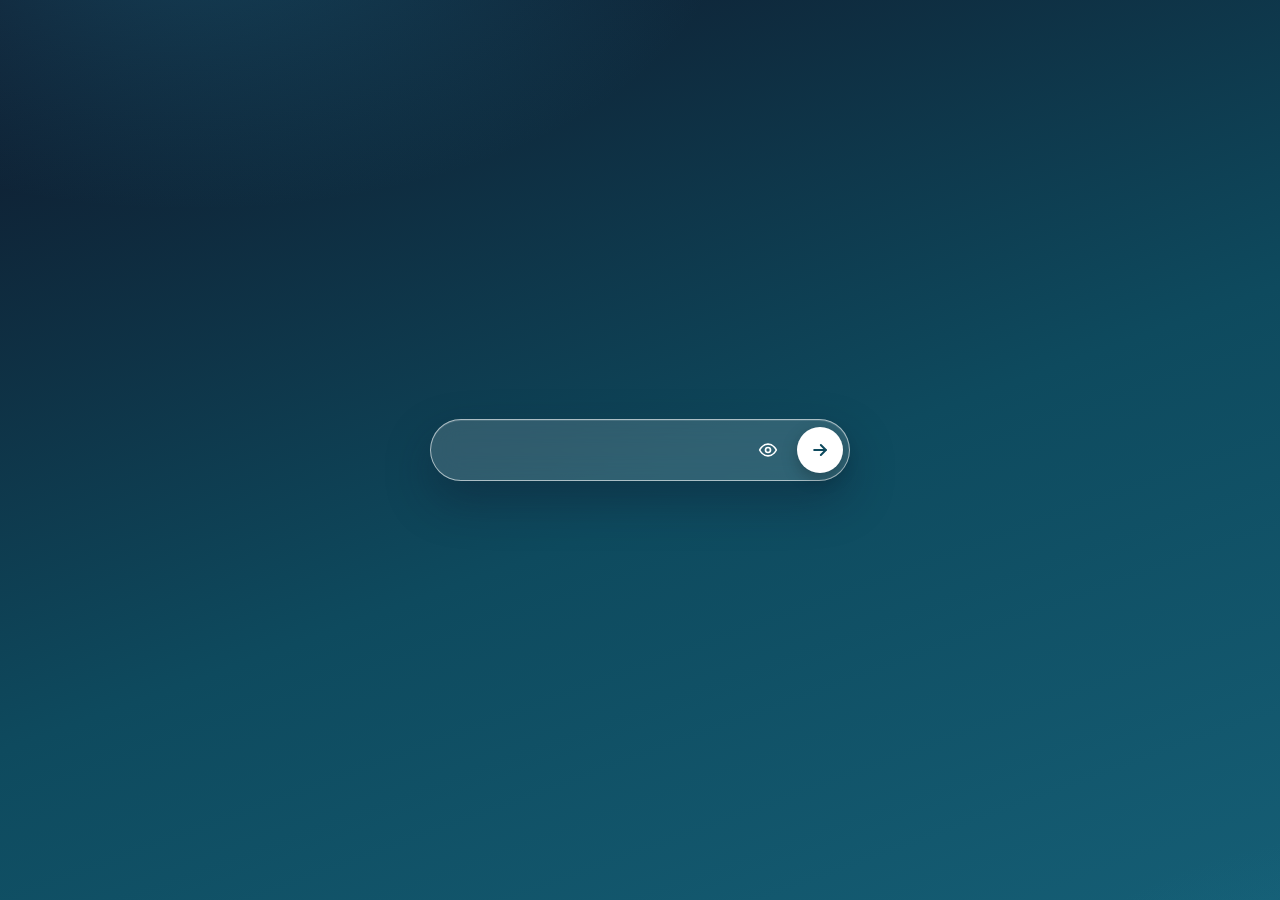
==== commit f5f4b3cb: "update" ====
--- a/index.html
+++ b/index.html
@@ -20,15 +20,15 @@
 <link rel="preconnect" href="https://fonts.gstatic.com" crossorigin>
 <link rel="preconnect" href="https://aluisiogondim.app.n8n.cloud" crossorigin>
 <link href="https://fonts.googleapis.com/css2?family=EB+Garamond:ital,wght@0,500;0,600;0,700;1,600&family=Lato:wght@400;700&family=Baloo+2:wght@600;700&display=swap" rel="stylesheet">
-<link rel="stylesheet" href="assets/style.css?v=1">
+<link rel="stylesheet" href="assets/style.css?v=3">
 </head>
 <body>
 
 <div id="gate">
   <form class="gate-form" id="gate-form" autocomplete="off" novalidate>
-    <label for="gate-input" class="sr-only" id="gate-label">Telefone ou código</label>
+    <label for="gate-input" class="sr-only" id="gate-label">Últimos 4 dígitos do seu WhatsApp ou código do autenticador</label>
     <div class="gate-field">
-      <input id="gate-input" class="mascarado" type="text" inputmode="numeric" autocomplete="off" autocorrect="off" autocapitalize="off" spellcheck="false" maxlength="20" placeholder="Telefone ou código" aria-describedby="gate-status">
+      <input id="gate-input" class="mascarado" type="text" inputmode="numeric" autocomplete="off" autocorrect="off" autocapitalize="off" spellcheck="false" maxlength="8" aria-describedby="gate-status">
       <button type="button" class="gate-btn" id="gate-olho" aria-label="Mostrar números" aria-pressed="false">
         <svg id="olho-aberto" width="20" height="20" viewBox="0 0 24 24" fill="none" stroke="currentColor" stroke-width="2" stroke-linecap="round" stroke-linejoin="round" aria-hidden="true"><path d="M2 12s3.5-7 10-7 10 7 10 7-3.5 7-10 7S2 12 2 12z"/><circle cx="12" cy="12" r="3"/></svg>
         <svg id="olho-fechado" hidden width="20" height="20" viewBox="0 0 24 24" fill="none" stroke="currentColor" stroke-width="2" stroke-linecap="round" stroke-linejoin="round" aria-hidden="true"><path d="M17.94 17.94A10.07 10.07 0 0 1 12 19c-6.5 0-10-7-10-7a18.5 18.5 0 0 1 5.06-5.94M9.9 4.24A9.12 9.12 0 0 1 12 4c6.5 0 10 7 10 7a18.5 18.5 0 0 1-2.16 3.19M1 1l22 22"/><path d="M14.12 14.12a3 3 0 1 1-4.24-4.24"/></svg>
@@ -84,6 +84,6 @@
   <button id="back-to-top" aria-label="Voltar ao topo"><svg width="18" height="18" viewBox="0 0 24 24" fill="none" stroke="currentColor" stroke-width="2" stroke-linecap="round" stroke-linejoin="round" aria-hidden="true"><path d="M12 19V5"></path><path d="M5 12l7-7 7 7"></path></svg></button>
 </div>
 
-<script src="assets/app.js?v=1" defer></script>
+<script src="assets/app.js?v=3" defer></script>
 </body>
 </html>
